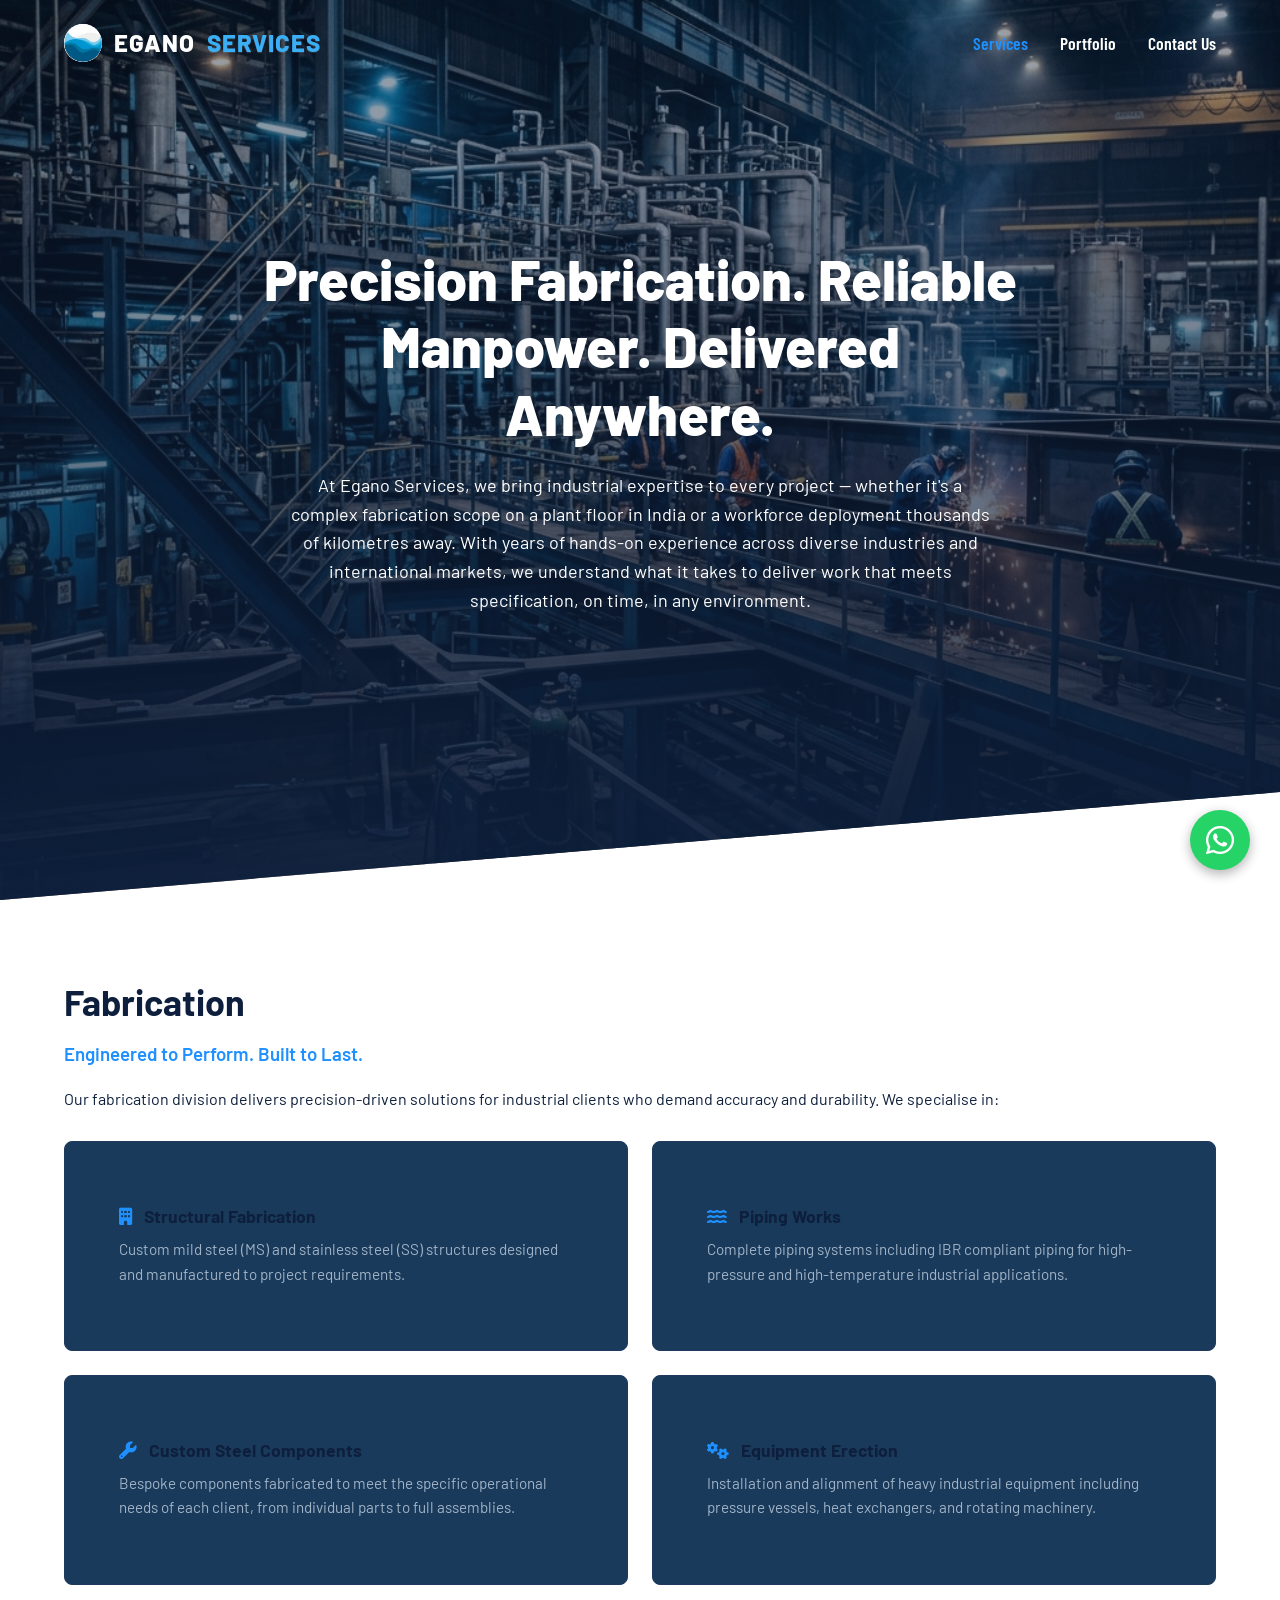
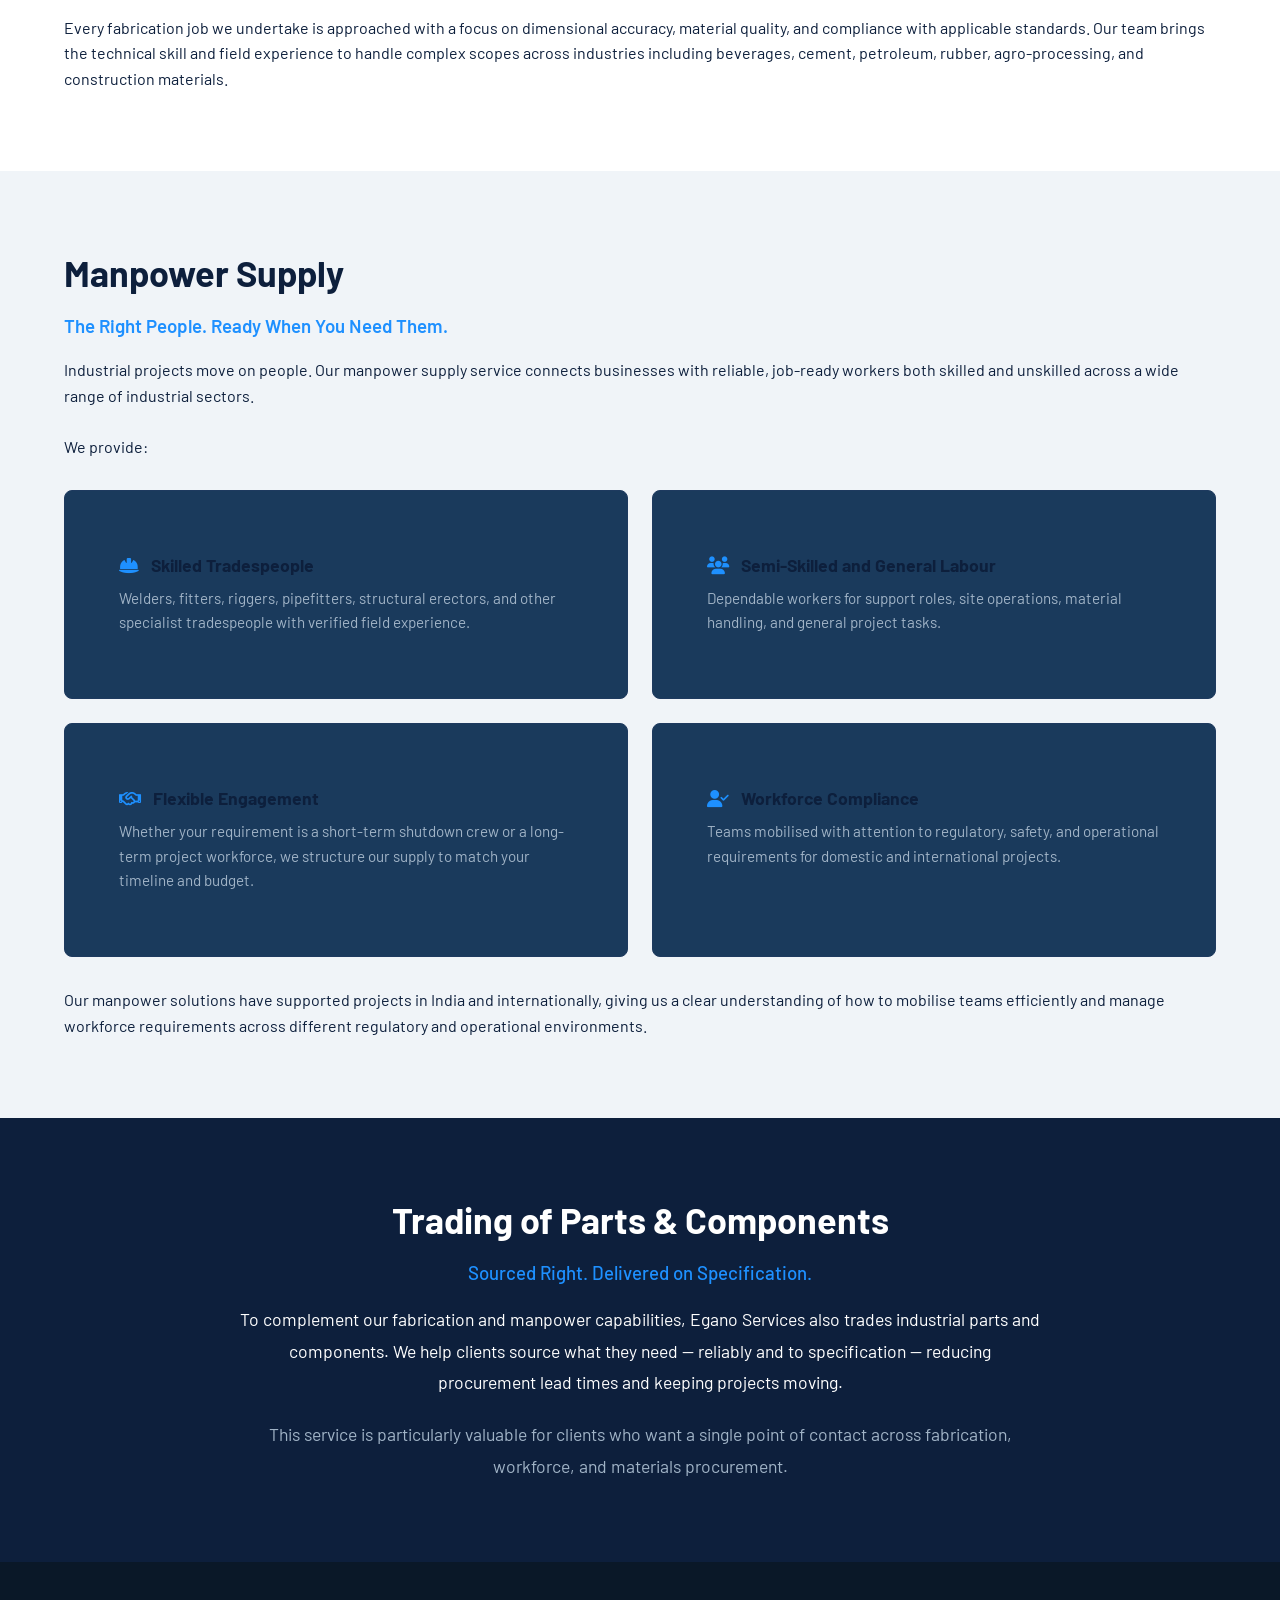
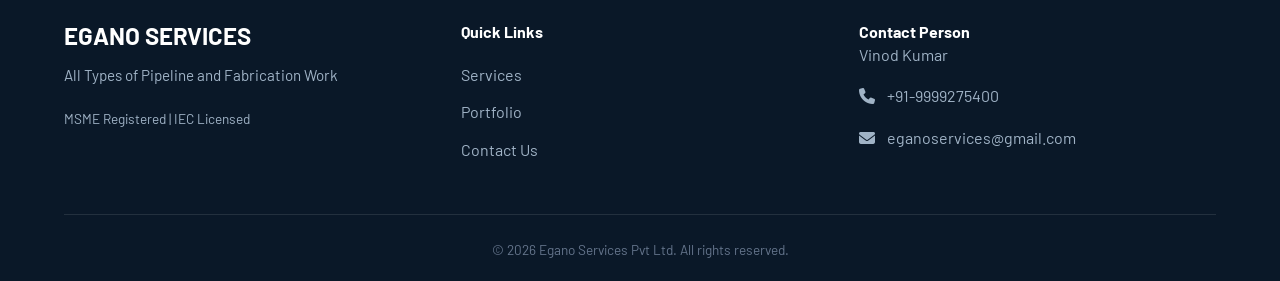
==== index.html @ 44957093 "Initial commit - Egano Services website" ====
<!DOCTYPE html>
<html lang="en">
<head>
    <meta charset="UTF-8">
    <meta name="viewport" content="width=device-width, initial-scale=1.0">
    <title>Services | Egano Services Pvt Ltd</title>
    <meta name="description" content="Precision Fabrication. Reliable Manpower. Delivered Anywhere.">
    <link rel="preconnect" href="https://fonts.googleapis.com">
    <link rel="preconnect" href="https://fonts.gstatic.com" crossorigin>
    <link href="https://fonts.googleapis.com/css2?family=Inter:wght@400;500;600&family=Montserrat:wght@600;700;800&display=swap" rel="stylesheet">
    <link rel="stylesheet" href="https://cdnjs.cloudflare.com/ajax/libs/font-awesome/6.4.0/css/all.min.css">
    <link rel="stylesheet" href="styles.css">
</head>
<body>
    <nav class="navbar">
        <a href="index.html" class="nav-brand" style="display: flex; align-items: center; gap: 12px;">
            <img src="egano-logo.png" alt="Egano Logo" style="height: 38px; width: 38px; border-radius: 50%; background: #fff; box-shadow: 0 2px 8px rgba(0,0,0,0.04);">
            EGANO <span>SERVICES</span>
        </a>
        <div class="nav-links">
            <a href="index.html" class="nav-link" style="color: var(--accent-blue);">Services</a>
            <a href="projects.html" class="nav-link">Portfolio</a>
            <a href="contact.html" class="nav-link">Contact Us</a>
        </div>
        <button class="mobile-toggle">
            <i class="fa-solid fa-bars"></i>
        </button>
    </nav>

    <header class="hero-section wave-bottom">
        <img src="hero-background-new.png" alt="Industrial Fabrication" class="hero-bg-img">
        <div class="hero-overlay"></div>
        <div class="hero-content fade-up">
            <h1 class="heading-primary">Precision Fabrication. Reliable Manpower. Delivered Anywhere.</h1>
            <p class="hero-subline">At Egano Services, we bring industrial expertise to every project — whether it's a complex fabrication scope on a plant floor in India or a workforce deployment thousands of kilometres away. With years of hands-on experience across diverse industries and international markets, we understand what it takes to deliver work that meets specification, on time, in any environment.</p>
        </div>
    </header>

    <section class="section bg-white">
        <div class="container fade-up">
            <h2 class="heading-secondary text-navy">Fabrication</h2>
            <h3 style="margin-bottom: 20px; font-weight: 600; color: var(--accent-blue);">Engineered to Perform. Built to Last.</h3>
            <p style="margin-bottom: 30px;">Our fabrication division delivers precision-driven solutions for industrial clients who demand accuracy and durability. We specialise in:</p>
            
            <div class="services-grid">
                <div class="service-card" style="text-align: left;">
                    <h4 style="margin-bottom: 10px; font-size: 1.1rem;"><i class="fa-solid fa-building" style="color: var(--accent-blue); margin-right: 8px;"></i> Structural Fabrication</h4>
                    <p style="font-size: 0.95rem;">Custom mild steel (MS) and stainless steel (SS) structures designed and manufactured to project requirements.</p>
                </div>
                <div class="service-card" style="text-align: left;">
                    <h4 style="margin-bottom: 10px; font-size: 1.1rem;"><i class="fa-solid fa-water" style="color: var(--accent-blue); margin-right: 8px;"></i> Piping Works</h4>
                    <p style="font-size: 0.95rem;">Complete piping systems including IBR compliant piping for high-pressure and high-temperature industrial applications.</p>
                </div>
                <div class="service-card" style="text-align: left;">
                    <h4 style="margin-bottom: 10px; font-size: 1.1rem;"><i class="fa-solid fa-wrench" style="color: var(--accent-blue); margin-right: 8px;"></i> Custom Steel Components</h4>
                    <p style="font-size: 0.95rem;">Bespoke components fabricated to meet the specific operational needs of each client, from individual parts to full assemblies.</p>
                </div>
                <div class="service-card" style="text-align: left;">
                    <h4 style="margin-bottom: 10px; font-size: 1.1rem;"><i class="fa-solid fa-cogs" style="color: var(--accent-blue); margin-right: 8px;"></i> Equipment Erection</h4>
                    <p style="font-size: 0.95rem;">Installation and alignment of heavy industrial equipment including pressure vessels, heat exchangers, and rotating machinery.</p>
                </div>
            </div>
            <p>Every fabrication job we undertake is approached with a focus on dimensional accuracy, material quality, and compliance with applicable standards. Our team brings the technical skill and field experience to handle complex scopes across industries including beverages, cement, petroleum, rubber, agro-processing, and construction materials.</p>
        </div>
    </section>

    <section class="section bg-light">
        <div class="container fade-up">
            <h2 class="heading-secondary text-navy">Manpower Supply</h2>
            <h3 style="margin-bottom: 20px; font-weight: 600; color: var(--accent-blue);">The Right People. Ready When You Need Them.</h3>
            <p style="margin-bottom: 30px;">Industrial projects move on people. Our manpower supply service connects businesses with reliable, job-ready workers both skilled and unskilled across a wide range of industrial sectors.<br><br>We provide:</p>
            
            <div class="services-grid">
                <div class="service-card" style="text-align: left;">
                    <h4 style="margin-bottom: 10px; font-size: 1.1rem;"><i class="fa-solid fa-helmet-safety" style="color: var(--accent-blue); margin-right: 8px;"></i> Skilled Tradespeople</h4>
                    <p style="font-size: 0.95rem;">Welders, fitters, riggers, pipefitters, structural erectors, and other specialist tradespeople with verified field experience.</p>
                </div>
                <div class="service-card" style="text-align: left;">
                    <h4 style="margin-bottom: 10px; font-size: 1.1rem;"><i class="fa-solid fa-users" style="color: var(--accent-blue); margin-right: 8px;"></i> Semi-Skilled and General Labour</h4>
                    <p style="font-size: 0.95rem;">Dependable workers for support roles, site operations, material handling, and general project tasks.</p>
                </div>
                <div class="service-card" style="text-align: left;">
                    <h4 style="margin-bottom: 10px; font-size: 1.1rem;"><i class="fa-regular fa-handshake" style="color: var(--accent-blue); margin-right: 8px;"></i> Flexible Engagement</h4>
                    <p style="font-size: 0.95rem;">Whether your requirement is a short-term shutdown crew or a long-term project workforce, we structure our supply to match your timeline and budget.</p>
                </div>
                <div class="service-card" style="text-align: left;">
                    <h4 style="margin-bottom: 10px; font-size: 1.1rem;"><i class="fa-solid fa-user-check" style="color: var(--accent-blue); margin-right: 8px;"></i> Workforce Compliance</h4>
                    <p style="font-size: 0.95rem;">Teams mobilised with attention to regulatory, safety, and operational requirements for domestic and international projects.</p>
                </div>
            </div>
            <p>Our manpower solutions have supported projects in India and internationally, giving us a clear understanding of how to mobilise teams efficiently and manage workforce requirements across different regulatory and operational environments.</p>
        </div>
    </section>

    <section class="section bg-dark text-white">
        <div class="container fade-up text-center" style="max-width: 800px;">
            <h2 class="heading-secondary">Trading of Parts & Components</h2>
            <h3 style="margin-bottom: 20px; font-weight: 500; color: var(--accent-blue);">Sourced Right. Delivered on Specification.</h3>
            <p style="margin-bottom: 20px; font-size: 1.1rem; line-height: 1.8;">To complement our fabrication and manpower capabilities, Egano Services also trades industrial parts and components. We help clients source what they need — reliably and to specification — reducing procurement lead times and keeping projects moving.</p>
            <p style="font-size: 1.1rem; line-height: 1.8; color: #A0B3C6;">This service is particularly valuable for clients who want a single point of contact across fabrication, workforce, and materials procurement.</p>
        </div>
    </section>

    <footer class="footer">
        <div class="container">
            <div class="footer-grid">
                <div class="footer-brand">
                    <h2>EGANO <span>SERVICES</span></h2>
                    <p>All Types of Pipeline and Fabrication Work</p>
                    <p style="margin-top: 20px; font-size: 0.85rem;">MSME Registered | IEC Licensed</p>
                </div>
                <div class="footer-links">
                    <h4>Quick Links</h4>
                    <ul>
                        <li><a href="index.html">Services</a></li>
                        <li><a href="projects.html">Portfolio</a></li>
                        <li><a href="contact.html">Contact Us</a></li>
                    </ul>
                </div>
                <div class="footer-contact">
                    <h4>Contact Person</h4>
                    <p>Vinod Kumar</p>
                    <a href="tel:+919999275400"><i class="fa-solid fa-phone"></i> +91-9999275400</a>
                    <a href="mailto:eganoservices@gmail.com"><i class="fa-solid fa-envelope"></i> eganoservices@gmail.com</a>
                </div>
            </div>
            <div class="footer-bottom">
                <p>&copy; 2026 Egano Services Pvt Ltd. All rights reserved.</p>
            </div>
        </div>
    </footer>
    <a href="https://wa.me/919999275400" target="_blank" class="floating-whatsapp">
        <i class="fa-brands fa-whatsapp"></i>
    </a>
    <script src="script.js"></script>
</body>
</html>
---- styles.css ----
/* ==========================================================================
   GLOBAL VARIABLES & IMPORTS
   ========================================================================== */
@import url('https://fonts.googleapis.com/css2?family=Barlow+Condensed:wght@500;600;700&family=Barlow:wght@400;500;600;700;800&display=swap');

:root {
  --primary-dark: #0D1F3C;
  --primary-blue: #2A6496;
  --accent-blue: #1E90FF;
  --mid: #1A3A5C;
  --light: #F0F4F8;
  --pure-white: #FFFFFF;
  --footer-bg: #0A1828;
  
  --font-heading: 'Barlow', sans-serif;
  --font-body: 'Barlow', sans-serif;
  --font-condensed: 'Barlow Condensed', sans-serif;
  
  --transition: all 0.3s ease;
  --section-padding-desk: 80px 5%;
  --section-padding-mob: 48px 5%;
}

/* ==========================================================================
   RESET & BASE STYLES
   ========================================================================== */
* {
  margin: 0;
  padding: 0;
  box-sizing: border-box;
}

html {
  scroll-behavior: smooth;
  font-size: 16px;
}

body {
  font-family: var(--font-body);
  line-height: 1.6;
  color: var(--primary-dark);
  background-color: var(--pure-white);
  overflow-x: hidden;
}

h1, h2, h3, h4, h5, h6 {
  font-family: var(--font-heading);
  line-height: 1.2;
}

a {
  text-decoration: none;
  color: inherit;
  transition: var(--transition);
}

ul {
  list-style: none;
}

img {
  max-width: 100%;
  height: auto;
  display: block;
}

/* ==========================================================================
   TYPOGRAPHY & UTILITIES
   ========================================================================== */
.section-label {
  display: block;
  font-family: var(--font-condensed);
  font-size: 1rem;
  letter-spacing: 2px;
  color: var(--accent-blue);
  text-transform: uppercase;
  font-weight: 600;
  margin-bottom: 12px;
}

.heading-primary {
  font-size: clamp(2.5rem, 5vw, 3.5rem); /* 56px max */
  font-weight: 800;
  color: var(--pure-white);
  margin-bottom: 24px;
}

.heading-secondary {
  font-size: clamp(2rem, 4vw, 2.25rem); /* 36px max */
  font-weight: 700;
  margin-bottom: 20px;
}

.text-white { color: var(--pure-white); }
.text-navy { color: var(--primary-dark); }
.text-steel { color: var(--primary-blue); }
.text-grey { color: #A0B3C6; }

.bg-dark { background-color: var(--primary-dark); color: var(--pure-white); }
.bg-light { background-color: var(--light); color: var(--primary-dark); }
.bg-white { background-color: var(--pure-white); color: var(--primary-dark); }
.bg-steel { background-color: var(--primary-blue); color: var(--pure-white); }

.text-center { text-align: center; }

.container {
  max-width: 1200px;
  margin: 0 auto;
}

.section {
  padding: var(--section-padding-desk);
}

/* Scroll Animation Utility */
.fade-up {
  opacity: 0;
  transform: translateY(30px);
  transition: opacity 0.8s ease, transform 0.8s ease;
}
.fade-up.visible {
  opacity: 1;
  transform: translateY(0);
}

/* ==========================================================================
   BUTTONS
   ========================================================================== */
.btn {
  display: inline-flex;
  align-items: center;
  justify-content: center;
  padding: 14px 28px;
  font-family: var(--font-condensed);
  font-weight: 600;
  border-radius: 4px;
  cursor: pointer;
  transition: var(--transition);
  font-size: 1.1rem;
  border: 2px solid transparent;
  gap: 10px;
}

.btn-accent {
  background-color: var(--accent-blue);
  color: var(--pure-white);
}

.btn-accent:hover {
  background-color: #157ae0;
  transform: translateY(-2px);
  box-shadow: 0 2px 8px rgba(0,0,0,0.15);
}

.btn-ghost-white {
  background-color: transparent;
  color: var(--pure-white);
  border-color: var(--pure-white);
}

.btn-ghost-white:hover {
  background-color: rgba(255, 255, 255, 0.1);
  transform: translateY(-2px);
}

.btn-green {
  background-color: #25D366; /* WhatsApp Green */
  color: var(--pure-white);
}

.btn-green:hover {
  background-color: #128C7E;
  transform: translateY(-2px);
  box-shadow: 0 2px 8px rgba(0,0,0,0.15);
}

.btn-text {
  color: var(--accent-blue);
  font-weight: 600;
  padding: 0;
  background: none;
}

.btn-text:hover {
  color: #157ae0;
  text-decoration: underline;
}

.btn.full-width {
  width: 100%;
}

/* ==========================================================================
   NAVIGATION
   ========================================================================== */
.navbar {
  position: fixed;
  top: 0;
  left: 0;
  width: 100%;
  padding: 24px 5%;
  display: flex;
  justify-content: space-between;
  align-items: center;
  z-index: 1000;
  transition: var(--transition);
  background: transparent;
}

.navbar.scrolled {
  background-color: var(--primary-dark);
  padding: 16px 5%;
  box-shadow: 0 2px 10px rgba(0,0,0,0.3);
}

.nav-brand {
  font-family: var(--font-heading);
  font-size: 1.5rem;
  font-weight: 800;
  color: var(--pure-white);
  letter-spacing: 1px;
}

.nav-brand span {
  color: #3BAFF5;
  text-shadow: 0 2px 8px rgba(0,0,0,0.18), 0 1px 0 #fff2;
  font-weight: 800;
}

.nav-links {
  display: flex;
  align-items: center;
  gap: 32px;
}

.nav-link {
  color: var(--pure-white);
  font-family: var(--font-condensed);
  font-weight: 600;
  font-size: 1.1rem;
}

.nav-link:hover {
  color: var(--pure-white);
  text-decoration: underline;
}

.nav-contact-btn {
  background-color: transparent;
  color: white;
  padding: 8px 16px;
  border: 1px solid var(--pure-white);
  border-radius: 4px;
  font-family: var(--font-condensed);
  font-weight: 600;
  display: flex;
  align-items: center;
  gap: 8px;
}
.nav-contact-btn:hover {
  background-color: rgba(255, 255, 255, 0.1);
}

.mobile-toggle {
  display: none;
  font-size: 1.5rem;
  color: var(--pure-white);
  cursor: pointer;
  background: none;
  border: none;
}

/* ==========================================================================
   HERO SECTIONS
   ========================================================================== */
.hero-section {
  position: relative;
  min-height: 100vh;
  display: flex;
  align-items: center;
  justify-content: center;
  text-align: center;
  overflow: hidden;
}

.hero-bg-img {
  position: absolute;
  inset: 0;
  width: 100%;
  height: 100%;
  object-fit: cover;
  z-index: 0;
}

.hero-overlay {
  position: absolute;
  inset: 0;
  background: linear-gradient(
    to bottom,
    rgba(13,31,60,0.40) 0%,
    rgba(13,31,60,0.65) 60%,
    rgba(13,31,60,0.98) 100%
  );
  z-index: 1;
}

.hero-short {
  background: linear-gradient(160deg, #0D1F3C 0%, #1A3A5C 100%);
  min-height: 320px;
  padding: 120px 40px 80px;
  display: flex;
  align-items: center;
  justify-content: center;
  position: relative;
  overflow: hidden;
  text-align: center;
}

.hero-short::before {
  content: '';
  position: absolute;
  top: 0;
  left: 0;
  right: 0;
  height: 3px;
  background: #1E90FF;
}

.hero-short::after {
  content: '';
  position: absolute;
  bottom: -1px;
  left: 0;
  right: 0;
  height: 60px;
  background: linear-gradient(to bottom right, transparent 49%, #ffffff 50%);
}

.hero-short .heading-primary {
  font-size: 2.8rem;
  line-height: 1.2;
  margin-bottom: 20px;
  max-width: 900px;
}

.hero-short .hero-subline {
  font-size: 1rem;
  line-height: 1.8;
  color: rgba(255,255,255,0.80);
  max-width: 780px;
  margin: 0 auto;
}

.hero-content {
  position: relative;
  z-index: 2;
  max-width: 900px;
  padding: 0 5%;
}

.hero-subline {
  font-size: 1.125rem;
  color: var(--pure-white);
  font-weight: 400;
  margin-bottom: 40px;
  max-width: 700px;
  margin-left: auto;
  margin-right: auto;
}

.hero-buttons {
  display: flex;
  gap: 20px;
  justify-content: center;
}

/* ==========================================================================
   SERVICE CARDS (HOME & SERVICES PAGE)
   ========================================================================== */
.services-grid {
  display: grid;
  grid-template-columns: 1fr 1fr;
  gap: 24px;
  margin: 30px 0;
}
/* Hero wave/gradient transition for Portfolio & Contact Us */
.hero-section.wave-bottom {
  clip-path: polygon(0 0, 100% 0, 100% 88%, 0 100%);
}
.hero-section.wave-gradient::after {
  content: '';
  position: absolute;
  left: 0; right: 0; bottom: 0; height: 120px;
  background: linear-gradient(to bottom, rgba(13,31,60,0.98) 0%, #fff 100%);
  z-index: 2;
  pointer-events: none;
}

/* Portfolio client list as cards */
.client-list-cards {
  max-width: 900px;
  margin: 0 auto 40px;
  padding: 0;
  display: grid;
  grid-template-columns: 1fr;
  gap: 0 24px;
}
@media (min-width: 700px) {
  .client-list-cards {
    grid-template-columns: 1fr 1fr;
  }
}
.client-list-card {
  display: flex;
  align-items: center;
  padding: 16px 24px;
  border-radius: 8px;
  margin-bottom: 16px;
  border-left: 3px solid #1a73e8;
  background: #f0f4f8;
  box-shadow: 0 2px 8px rgba(0,0,0,0.03);
}
.client-list-card:nth-child(even) {
  background: #fff;
}
.client-list-card .client-name {
  font-weight: 700;
  color: #0d1f3c;
  flex: 1;
  font-size: 1.08rem;
}
.client-list-card .client-sector {
  background: #e3f3ff;
  color: #0d2d4a;
  border-radius: 16px;
  padding: 4px 14px;
  font-size: 0.92rem;
  font-weight: 600;
  margin-left: 16px;
}

.service-card {
  background-color: var(--mid);
  border: 1px solid #1E3A5F;
  border-radius: 8px;
  padding: 64px 54px;
  transition: var(--transition);
  position: relative;
  overflow: hidden;
}

.service-card:hover {
  transform: translateY(-6px);
  border-color: var(--accent-blue);
  box-shadow: 0 2px 8px rgba(0,0,0,0.15);
}

.service-icon {
  font-size: 2.5rem;
  color: var(--accent-blue);
  margin-bottom: 24px;
}

.service-card h3 {
  color: var(--pure-white);
  font-size: 1.5rem;
  margin-bottom: 16px;
}

.service-card p {
  color: #A0B3C6;
  font-size: 0.95rem;
}

/* ==========================================================================
   STATS STRIP
   ========================================================================== */
.stats-strip {
  display: grid;
  grid-template-columns: repeat(4, 1fr);
  gap: 20px;
  text-align: center;
}

.stat-item h3 {
  font-size: 3rem;
  color: var(--primary-dark);
  font-weight: 800;
  margin-bottom: 8px;
}

.stat-item p {
  color: var(--primary-blue);
  font-weight: 600;
  font-size: 1rem;
  text-transform: uppercase;
  letter-spacing: 1px;
}

/* ==========================================================================
   CLIENTS SECTION
   ========================================================================== */
.clients-grid {
  display: flex;
  flex-wrap: wrap;
  justify-content: center;
  gap: 16px;
  margin-top: 40px;
}

.client-tag {
  background-color: var(--pure-white);
  color: var(--primary-dark);
  border: 1px solid var(--primary-dark);
  padding: 12px 24px;
  border-radius: 4px;
  font-weight: 600;
  font-family: var(--font-heading);
  transition: var(--transition);
}

.client-tag:hover {
  background-color: var(--primary-dark);
  color: var(--pure-white);
}

/* ==========================================================================
   INTERNATIONAL BANNER
   ========================================================================== */
.intl-banner {
  position: relative;
  text-align: center;
  padding: 60px 5%;
  overflow: hidden;
}

.intl-banner .map-bg {
  position: absolute;
  top: 50%;
  right: -5%;
  transform: translateY(-50%);
  width: 400px;
  opacity: 0.2;
  pointer-events: none;
}

.intl-content {
  position: relative;
  z-index: 2;
  max-width: 800px;
  margin: 0 auto;
}

.intl-content h2 {
  font-size: 2.5rem;
  margin-bottom: 16px;
  color: var(--pure-white);
}

.intl-content p {
  font-size: 1.125rem;
  color: rgba(255,255,255,0.9);
}

/* ==========================================================================
   CERTIFICATIONS
   ========================================================================== */
.cert-grid {
  display: grid;
  grid-template-columns: repeat(auto-fit, minmax(300px, 1fr));
  gap: 30px;
  margin-top: 40px;
}

.cert-card {
  border: 1px solid #1E3A5F;
  border-radius: 8px;
  padding: 64px 54px;
  text-align: center;
  background: var(--pure-white);
}

.cert-card .cert-badge {
  width: 80px;
  height: 80px;
  background-color: var(--light);
  border-radius: 50%;
  display: flex;
  align-items: center;
  justify-content: center;
  margin: 0 auto 20px;
  color: var(--primary-blue);
  font-size: 2rem;
  font-weight: bold;
}

.cert-card h3 {
  color: var(--primary-dark);
  margin-bottom: 8px;
}

.cert-card p {
  color: #64748B;
  font-size: 0.9rem;
}

/* ==========================================================================
   CONTACT SECTION
   ========================================================================== */
.contact-grid {
  display: grid;
  grid-template-columns: 1fr 1fr;
  gap: 40px;
  align-items: center;
  margin-top: 40px;
}

.contact-info-card {
  background-color: var(--primary-blue);
  padding: 40px;
  border-radius: 8px;
  color: var(--pure-white);
}

.office-info {
  margin-bottom: 24px;
}

.office-info strong {
  display: block;
  font-family: var(--font-heading);
  margin-bottom: 8px;
  font-size: 1.1rem;
}

.office-info p, .office-info a {
  display: flex;
  align-items: flex-start;
  gap: 12px;
  color: rgba(255,255,255,0.9);
  margin-bottom: 12px;
}

.office-info a:hover {
  color: var(--pure-white);
  text-decoration: underline;
}

.contact-actions {
  display: flex;
  flex-direction: column;
  gap: 20px;
}

.contact-note {
  margin-top: 16px;
  font-size: 0.85rem;
  color: #A0B3C6;
  font-style: italic;
  text-align: center;
}

/* ==========================================================================
   PROJECTS PAGE
   ========================================================================== */
.projects-masonry {
  display: grid;
  grid-template-columns: repeat(auto-fill, minmax(350px, 1fr));
  gap: 30px;
  margin-top: 40px;
}

.project-card {
  background: var(--pure-white);
  border: 1px solid #1E3A5F;
  border-radius: 8px;
  overflow: hidden;
  transition: var(--transition);
}

.project-card:hover {
  transform: translateY(-4px);
  box-shadow: 0 2px 8px rgba(0,0,0,0.15);
}

.project-image {
  height: 240px;
  background-color: #E2E8F0;
  display: flex;
  align-items: center;
  justify-content: center;
  color: #64748B;
  font-weight: 600;
}

.project-content {
  padding: 24px;
}

.project-content h3 {
  color: var(--primary-dark);
  font-size: 1.25rem;
  margin-bottom: 4px;
}

.project-client {
  color: var(--primary-blue);
  font-weight: 600;
  font-size: 0.9rem;
  margin-bottom: 12px;
}

.project-desc {
  color: #475569;
  font-size: 0.95rem;
  margin-bottom: 16px;
}

.project-tags {
  display: flex;
  gap: 8px;
  flex-wrap: wrap;
}

.project-tag {
  background: var(--light);
  color: var(--primary-dark);
  padding: 4px 12px;
  border-radius: 4px;
  font-size: 0.8rem;
  font-weight: 500;
}

/* Three column client list */
.client-list-section {
  column-count: 3;
  column-gap: 40px;
  margin-top: 40px;
}

.client-list-item {
  break-inside: avoid;
  margin-bottom: 24px;
  background: var(--pure-white);
  padding: 16px;
  border-radius: 8px;
  border-left: 4px solid var(--primary-blue);
}

.client-list-item strong {
  display: block;
  color: var(--primary-dark);
  font-size: 1.1rem;
}

.client-list-item span {
  font-size: 0.85rem;
  color: #64748B;
  text-transform: uppercase;
  letter-spacing: 1px;
}

/* ==========================================================================
   SERVICES PAGE EXTRAS
   ========================================================================== */
.industries-grid {
  display: grid;
  grid-template-columns: repeat(auto-fit, minmax(150px, 1fr));
  gap: 30px;
  margin-top: 40px;
  text-align: center;
}

.industry-item {
  color: var(--primary-dark);
}
.industry-item i {
  font-size: 2.5rem;
  color: var(--primary-blue);
  margin-bottom: 12px;
}
.industry-item h4 {
  font-size: 1.1rem;
}

/* ==========================================================================
   FOOTER
   ========================================================================== */
.footer {
  background-color: var(--footer-bg);
  color: var(--pure-white);
  padding: 60px 5% 20px;
}

.footer-grid {
  display: grid;
  grid-template-columns: repeat(auto-fit, minmax(250px, 1fr));
  gap: 40px;
  margin-bottom: 40px;
}

.footer-brand h2 {
  font-family: var(--font-heading);
  font-size: 1.5rem;
  margin-bottom: 12px;
}
.footer-brand p {
  color: #A0B3C6;
  font-size: 0.95rem;
}

.footer-links h4 {
  font-family: var(--font-heading);
  margin-bottom: 20px;
  color: var(--pure-white);
}

.footer-links ul li {
  margin-bottom: 12px;
}

.footer-links a {
  color: #A0B3C6;
}

.footer-links a:hover {
  color: var(--accent-blue);
}

.footer-contact p, .footer-contact a {
  display: flex;
  align-items: center;
  gap: 12px;
  color: #A0B3C6;
  margin-bottom: 16px;
}

.footer-bottom {
  text-align: center;
  padding-top: 24px;
  border-top: 1px solid rgba(255,255,255,0.1);
  color: #64748B;
  font-size: 0.85rem;
}

.floating-whatsapp {
  position: fixed;
  bottom: 30px;
  right: 30px;
  background-color: #25D366;
  color: white;
  width: 60px;
  height: 60px;
  border-radius: 50%;
  display: flex;
  align-items: center;
  justify-content: center;
  font-size: 2rem;
  box-shadow: 0 4px 12px rgba(0,0,0,0.3);
  z-index: 999;
  animation: pulse 2s infinite;
  transition: var(--transition);
}

.floating-whatsapp:hover {
  transform: scale(1.1);
  background-color: #128C7E;
}

@keyframes pulse {
  0% { box-shadow: 0 0 0 0 rgba(37, 211, 102, 0.7); }
  70% { box-shadow: 0 0 0 15px rgba(37, 211, 102, 0); }
  100% { box-shadow: 0 0 0 0 rgba(37, 211, 102, 0); }
}

/* ==========================================================================
   RESPONSIVE DESIGN
   ========================================================================== */
@media (max-width: 992px) {
  .stats-strip { grid-template-columns: repeat(2, 1fr); gap: 40px; }
  .contact-grid { grid-template-columns: 1fr; }
  .client-list-section { column-count: 2; }
}

@media (max-width: 768px) {
  .section { padding: var(--section-padding-mob); }
  
  .nav-links {
    position: fixed;
    top: 70px;
    left: -100%;
    width: 100%;
    height: calc(100vh - 70px);
    background-color: var(--primary-dark);
    flex-direction: column;
    justify-content: center;
    transition: var(--transition);
  }
  
  .nav-links.active {
    left: 0;
  }
  
  .navbar.scrolled .nav-links {
    top: 60px;
    height: calc(100vh - 60px);
  }
  
  .mobile-toggle { display: block; }
  
  .hero-buttons { flex-direction: column; }
  .btn { width: 100%; }
  
  .client-list-section { column-count: 1; }
  
  .cert-grid { grid-template-columns: 1fr; }
}
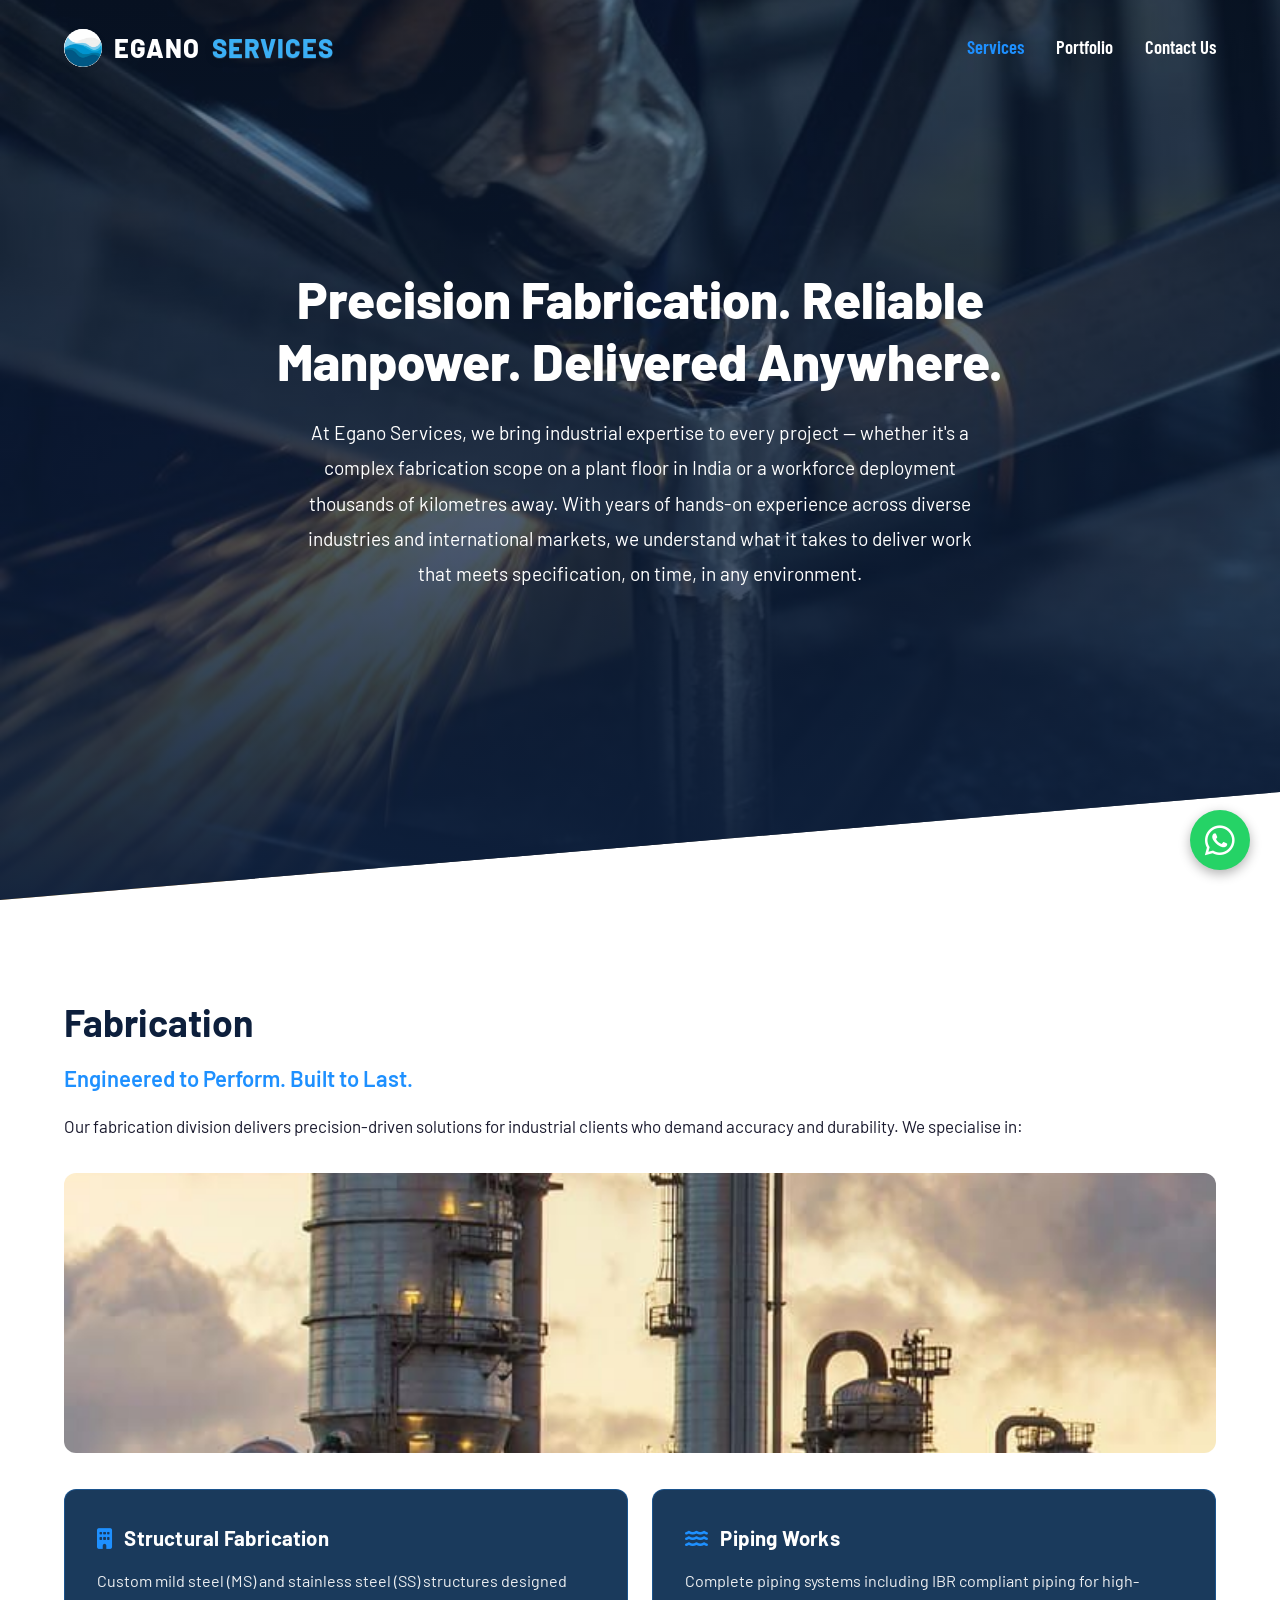
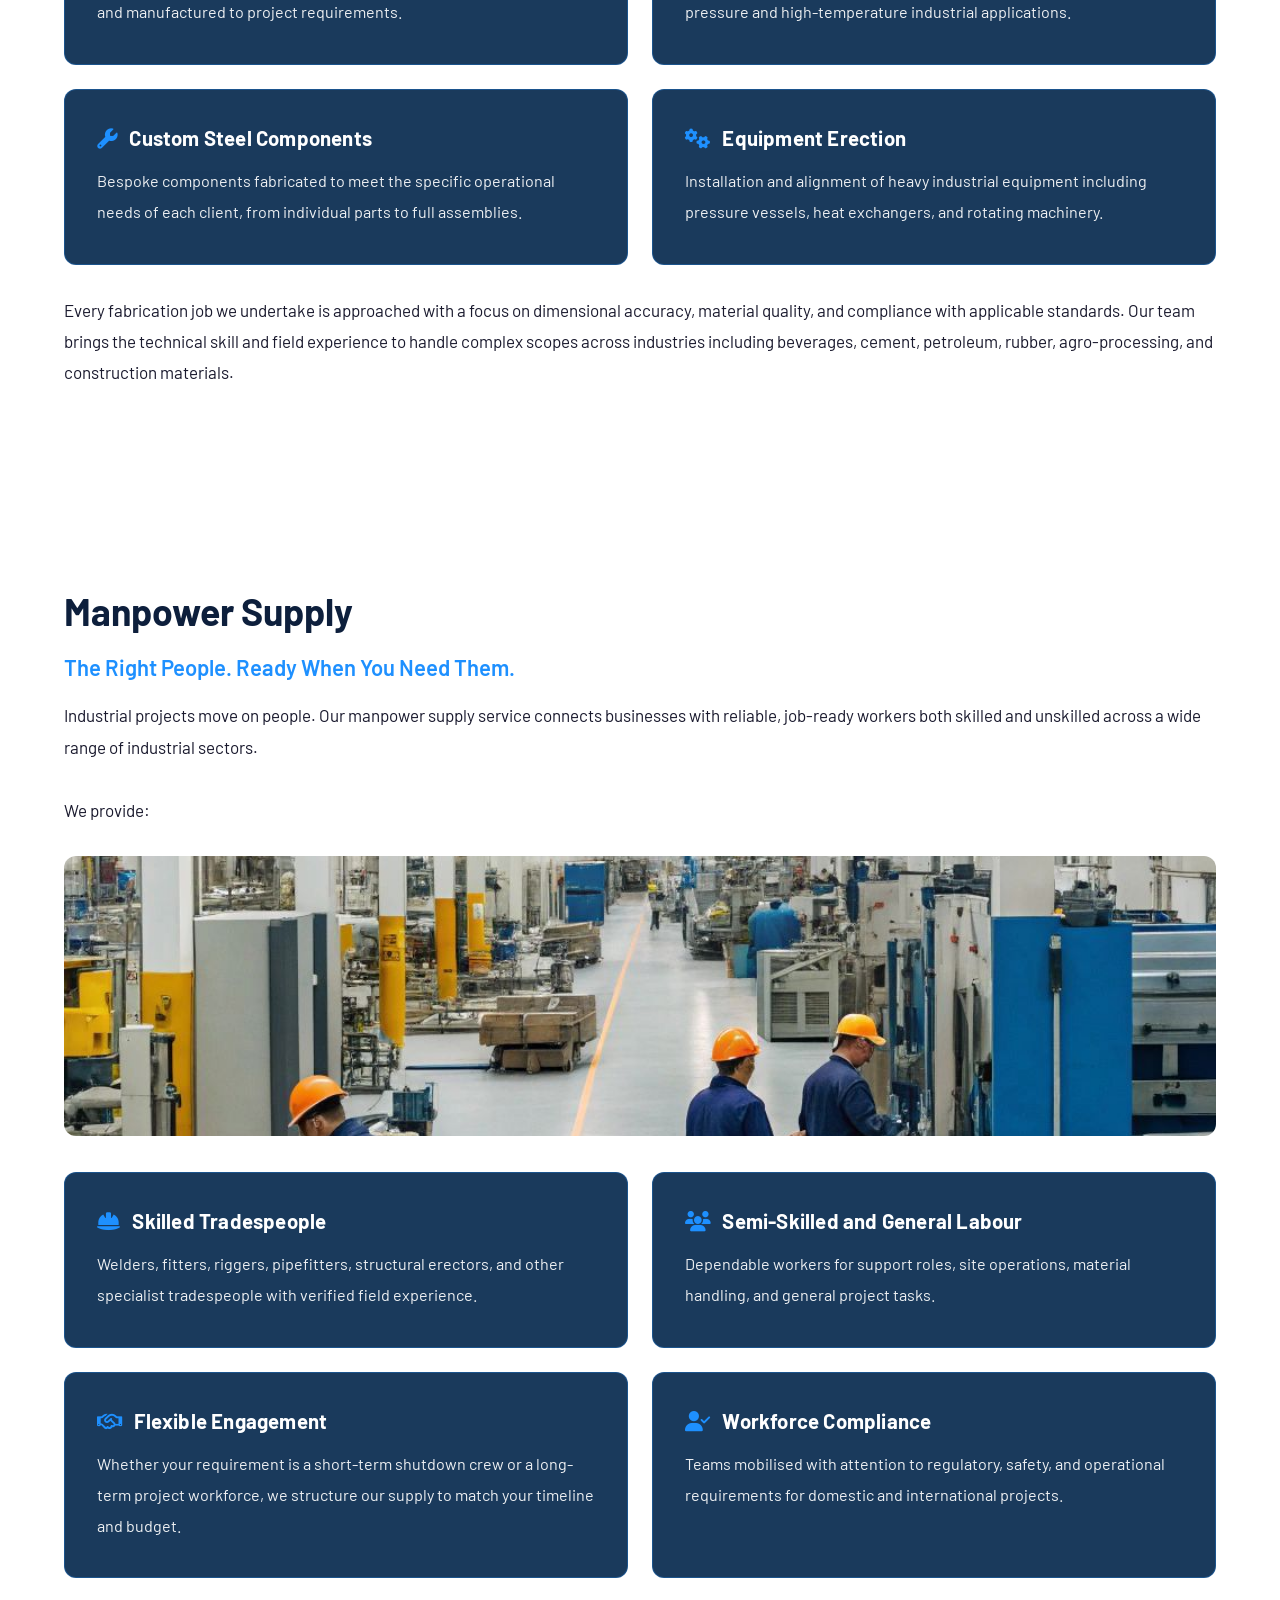
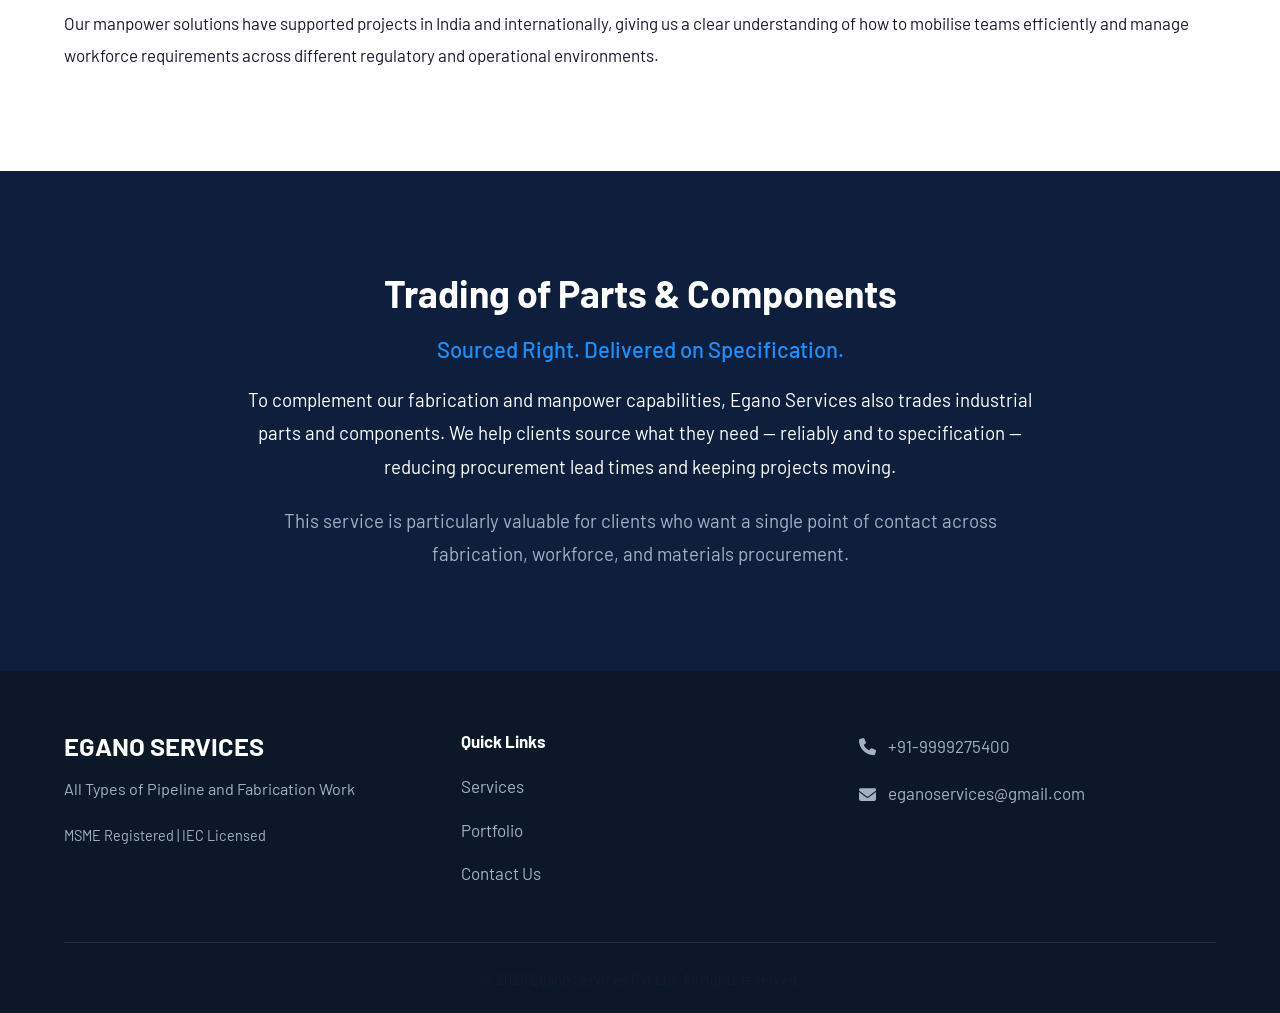
==== commit 3b991ffa: "Update logos, photos, readability improvements" ====
--- a/index.html
+++ b/index.html
@@ -28,7 +28,7 @@
     </nav>
 
     <header class="hero-section wave-bottom">
-        <img src="hero-background-new.png" alt="Industrial Fabrication" class="hero-bg-img">
+        <img src="photo-hero.jpeg" alt="Industrial Fabrication" class="hero-bg-img">
         <div class="hero-overlay"></div>
         <div class="hero-content fade-up">
             <h1 class="heading-primary">Precision Fabrication. Reliable Manpower. Delivered Anywhere.</h1>
@@ -41,7 +41,9 @@
             <h2 class="heading-secondary text-navy">Fabrication</h2>
             <h3 style="margin-bottom: 20px; font-weight: 600; color: var(--accent-blue);">Engineered to Perform. Built to Last.</h3>
             <p style="margin-bottom: 30px;">Our fabrication division delivers precision-driven solutions for industrial clients who demand accuracy and durability. We specialise in:</p>
-            
+            <div class="section-photo-banner">
+                <img src="photo-fabrication.jpeg" alt="Industrial Fabrication Work">
+            </div>
             <div class="services-grid">
                 <div class="service-card" style="text-align: left;">
                     <h4 style="margin-bottom: 10px; font-size: 1.1rem;"><i class="fa-solid fa-building" style="color: var(--accent-blue); margin-right: 8px;"></i> Structural Fabrication</h4>
@@ -64,11 +66,14 @@
         </div>
     </section>
 
-    <section class="section bg-light">
+    <section class="section bg-white">
         <div class="container fade-up">
             <h2 class="heading-secondary text-navy">Manpower Supply</h2>
             <h3 style="margin-bottom: 20px; font-weight: 600; color: var(--accent-blue);">The Right People. Ready When You Need Them.</h3>
             <p style="margin-bottom: 30px;">Industrial projects move on people. Our manpower supply service connects businesses with reliable, job-ready workers both skilled and unskilled across a wide range of industrial sectors.<br><br>We provide:</p>
+            <div class="section-photo-banner">
+                <img src="photo-manpower.jpeg" alt="Skilled Industrial Workforce">
+            </div>
             
             <div class="services-grid">
                 <div class="service-card" style="text-align: left;">
@@ -96,7 +101,7 @@
         <div class="container fade-up text-center" style="max-width: 800px;">
             <h2 class="heading-secondary">Trading of Parts & Components</h2>
             <h3 style="margin-bottom: 20px; font-weight: 500; color: var(--accent-blue);">Sourced Right. Delivered on Specification.</h3>
-            <p style="margin-bottom: 20px; font-size: 1.1rem; line-height: 1.8;">To complement our fabrication and manpower capabilities, Egano Services also trades industrial parts and components. We help clients source what they need — reliably and to specification — reducing procurement lead times and keeping projects moving.</p>
+            <p style="margin-bottom: 20px; font-size: 1.1rem; line-height: 1.8; color: #FFFFFF;">To complement our fabrication and manpower capabilities, Egano Services also trades industrial parts and components. We help clients source what they need — reliably and to specification — reducing procurement lead times and keeping projects moving.</p>
             <p style="font-size: 1.1rem; line-height: 1.8; color: #A0B3C6;">This service is particularly valuable for clients who want a single point of contact across fabrication, workforce, and materials procurement.</p>
         </div>
     </section>
@@ -118,8 +123,6 @@
                     </ul>
                 </div>
                 <div class="footer-contact">
-                    <h4>Contact Person</h4>
-                    <p>Vinod Kumar</p>
                     <a href="tel:+919999275400"><i class="fa-solid fa-phone"></i> +91-9999275400</a>
                     <a href="mailto:eganoservices@gmail.com"><i class="fa-solid fa-envelope"></i> eganoservices@gmail.com</a>
                 </div>
--- a/styles.css
+++ b/styles.css
@@ -32,13 +32,14 @@
 
 html {
   scroll-behavior: smooth;
-  font-size: 16px;
+  font-size: 17px;
 }
 
 body {
   font-family: var(--font-body);
-  line-height: 1.6;
-  color: var(--primary-dark);
+  font-size: 17px;
+  line-height: 1.85;
+  color: #1a1a2e;
   background-color: var(--pure-white);
   overflow-x: hidden;
 }
@@ -46,6 +47,16 @@
 h1, h2, h3, h4, h5, h6 {
   font-family: var(--font-heading);
   line-height: 1.2;
+}
+
+/* global subheading and paragraph adjustments */
+h3 {
+  font-size: 1.3rem;
+}
+
+p {
+  line-height: 1.85;
+  color: #1a1a2e;
 }
 
 a {
@@ -79,14 +90,14 @@
 }
 
 .heading-primary {
-  font-size: clamp(2.5rem, 5vw, 3.5rem); /* 56px max */
+  font-size: 3rem;
   font-weight: 800;
   color: var(--pure-white);
   margin-bottom: 24px;
 }
 
 .heading-secondary {
-  font-size: clamp(2rem, 4vw, 2.25rem); /* 36px max */
+  font-size: 2.2rem;
   font-weight: 700;
   margin-bottom: 20px;
 }
@@ -109,7 +120,7 @@
 }
 
 .section {
-  padding: var(--section-padding-desk);
+  padding: 100px 5%;
 }
 
 /* Scroll Animation Utility */
@@ -297,9 +308,9 @@
   inset: 0;
   background: linear-gradient(
     to bottom,
-    rgba(13,31,60,0.40) 0%,
-    rgba(13,31,60,0.65) 60%,
-    rgba(13,31,60,0.98) 100%
+    rgba(13,31,60,0.55) 0%,
+    rgba(13,31,60,0.75) 60%,
+    rgba(13,31,60,0.97) 100%
   );
   z-index: 1;
 }
@@ -337,7 +348,7 @@
 }
 
 .hero-short .heading-primary {
-  font-size: 2.8rem;
+  font-size: 3rem;
   line-height: 1.2;
   margin-bottom: 20px;
   max-width: 900px;
@@ -346,7 +357,7 @@
 .hero-short .hero-subline {
   font-size: 1rem;
   line-height: 1.8;
-  color: rgba(255,255,255,0.80);
+  color: rgba(255,255,255,0.90);
   max-width: 780px;
   margin: 0 auto;
 }
@@ -413,37 +424,51 @@
 .client-list-card {
   display: flex;
   align-items: center;
-  padding: 16px 24px;
+  gap: 16px;
+  padding: 20px 24px;
   border-radius: 8px;
   margin-bottom: 16px;
-  border-left: 3px solid #1a73e8;
+  background: #ffffff;
+  border: 1px solid #e8eef4;
+  box-shadow: 0 2px 6px rgba(10,25,40,0.04);
+}
+.client-logo-placeholder {
+  width: 56px;
+  height: 56px;
+  min-width: 56px;
+  border-radius: 8px;
   background: #f0f4f8;
-  box-shadow: 0 2px 8px rgba(0,0,0,0.03);
-}
-.client-list-card:nth-child(even) {
-  background: #fff;
-}
-.client-list-card .client-name {
+  border: 1px dashed #2A6496;
+  display: flex;
+  align-items: center;
+  justify-content: center;
+  font-size: 0.65rem;
+  color: #2A6496;
+  font-weight: 600;
+  text-transform: uppercase;
+  letter-spacing: 0.5px;
+}
+.client-text {
+  display: flex;
+  flex-direction: column;
+  gap: 4px;
+}
+.client-name {
   font-weight: 700;
-  color: #0d1f3c;
-  flex: 1;
-  font-size: 1.08rem;
-}
-.client-list-card .client-sector {
-  background: #e3f3ff;
-  color: #0d2d4a;
-  border-radius: 16px;
-  padding: 4px 14px;
-  font-size: 0.92rem;
-  font-weight: 600;
-  margin-left: 16px;
+  color: #0D1F3C;
+  font-size: 1rem;
+}
+.client-sector {
+  font-size: 0.82rem;
+  color: #2A6496;
+  font-weight: 500;
 }
 
 .service-card {
-  background-color: var(--mid);
-  border: 1px solid #1E3A5F;
-  border-radius: 8px;
-  padding: 64px 54px;
+  background: #1A3A5C !important;
+  border: 1px solid rgba(30,144,255,0.3) !important;
+  border-radius: 12px !important;
+  padding: 36px 32px !important;
   transition: var(--transition);
   position: relative;
   overflow: hidden;
@@ -462,14 +487,30 @@
 }
 
 .service-card h3 {
-  color: var(--pure-white);
-  font-size: 1.5rem;
-  margin-bottom: 16px;
+  color: #FFFFFF;
+  font-size: 1.3rem;
+  margin-bottom: 12px;
+}
+
+.service-card h4 {
+  color: #FFFFFF !important;
+  font-size: 1.2rem !important;
+  font-weight: 700 !important;
+  margin-bottom: 16px !important;
+  letter-spacing: 0.2px;
 }
 
 .service-card p {
-  color: #A0B3C6;
-  font-size: 0.95rem;
+  color: #FFFFFF !important;
+  font-size: 1rem;
+  line-height: 1.9;
+  font-weight: 400;
+  opacity: 0.92 !important;
+}
+
+.service-card i {
+  color: #1E90FF;
+  margin-right: 10px;
 }
 
 /* ==========================================================================
@@ -671,9 +712,9 @@
 }
 
 .project-card {
-  background: var(--pure-white);
-  border: 1px solid #1E3A5F;
-  border-radius: 8px;
+  background: #ffffff;
+  border: 1px solid #e8eef4;
+  border-radius: 10px;
   overflow: hidden;
   transition: var(--transition);
 }
@@ -685,7 +726,7 @@
 
 .project-image {
   height: 240px;
-  background-color: #E2E8F0;
+  background-color: #eef6fb;
   display: flex;
   align-items: center;
   justify-content: center;
@@ -797,6 +838,120 @@
   grid-template-columns: repeat(auto-fit, minmax(250px, 1fr));
   gap: 40px;
   margin-bottom: 40px;
+}
+
+/* Section photo banner used on index fabrication/manpower */
+.section-photo-banner {
+  width: 100%;
+  height: 280px;
+  overflow: hidden;
+  border-radius: 12px;
+  margin-bottom: 36px;
+}
+.section-photo-banner img {
+  width: 100%;
+  height: 100%;
+  object-fit: cover;
+  object-position: center;
+}
+
+/* Projects page photo row */
+.project-photo-row {
+  display: grid;
+  grid-template-columns: 1fr 1fr;
+  gap: 20px;
+  margin-bottom: 48px;
+}
+.project-photo {
+  height: 320px;
+  border-radius: 12px;
+  overflow: hidden;
+}
+.project-photo img {
+  width: 100%;
+  height: 100%;
+  object-fit: cover;
+}
+
+/* Logo image ready styles (for when logos are provided) */
+.client-logo-img {
+  width: 56px;
+  height: 56px;
+  min-width: 56px;
+  object-fit: contain;
+  border-radius: 6px;
+  background: #fff;
+  padding: 4px;
+  border: 1px solid #e8eef4;
+}
+
+/* MOBILE RESPONSIVENESS */
+@media (max-width: 768px) {
+  .services-grid {
+    grid-template-columns: 1fr;
+  }
+  .contact-grid {
+    grid-template-columns: 1fr;
+    gap: 24px;
+  }
+  .project-photo-row {
+    grid-template-columns: 1fr;
+  }
+  .project-photo {
+    height: 220px;
+  }
+  .client-list-cards {
+    grid-template-columns: 1fr;
+  }
+  .footer-grid {
+    grid-template-columns: 1fr;
+    gap: 32px;
+    text-align: center;
+  }
+  .footer-contact a,
+  .footer-links ul {
+    justify-content: center;
+    align-items: center;
+  }
+  .hero-short {
+    padding: 100px 24px 60px;
+    min-height: 260px;
+  }
+  .heading-primary {
+    font-size: 2rem;
+  }
+  .heading-secondary {
+    font-size: 1.6rem;
+  }
+  .section {
+    padding: 60px 20px;
+  }
+  .navbar {
+    padding: 16px 20px;
+  }
+  .section-photo-banner {
+    height: 200px;
+    border-radius: 8px;
+  }
+  .btn {
+    font-size: 0.95rem;
+    padding: 14px 24px;
+  }
+}
+
+@media (max-width: 480px) {
+  .heading-primary {
+    font-size: 1.7rem;
+    line-height: 1.2;
+  }
+  .hero-subline {
+    font-size: 0.95rem;
+  }
+  .client-logo-placeholder {
+    width: 44px;
+    height: 44px;
+    min-width: 44px;
+  }
 }
 
 .footer-brand h2 {
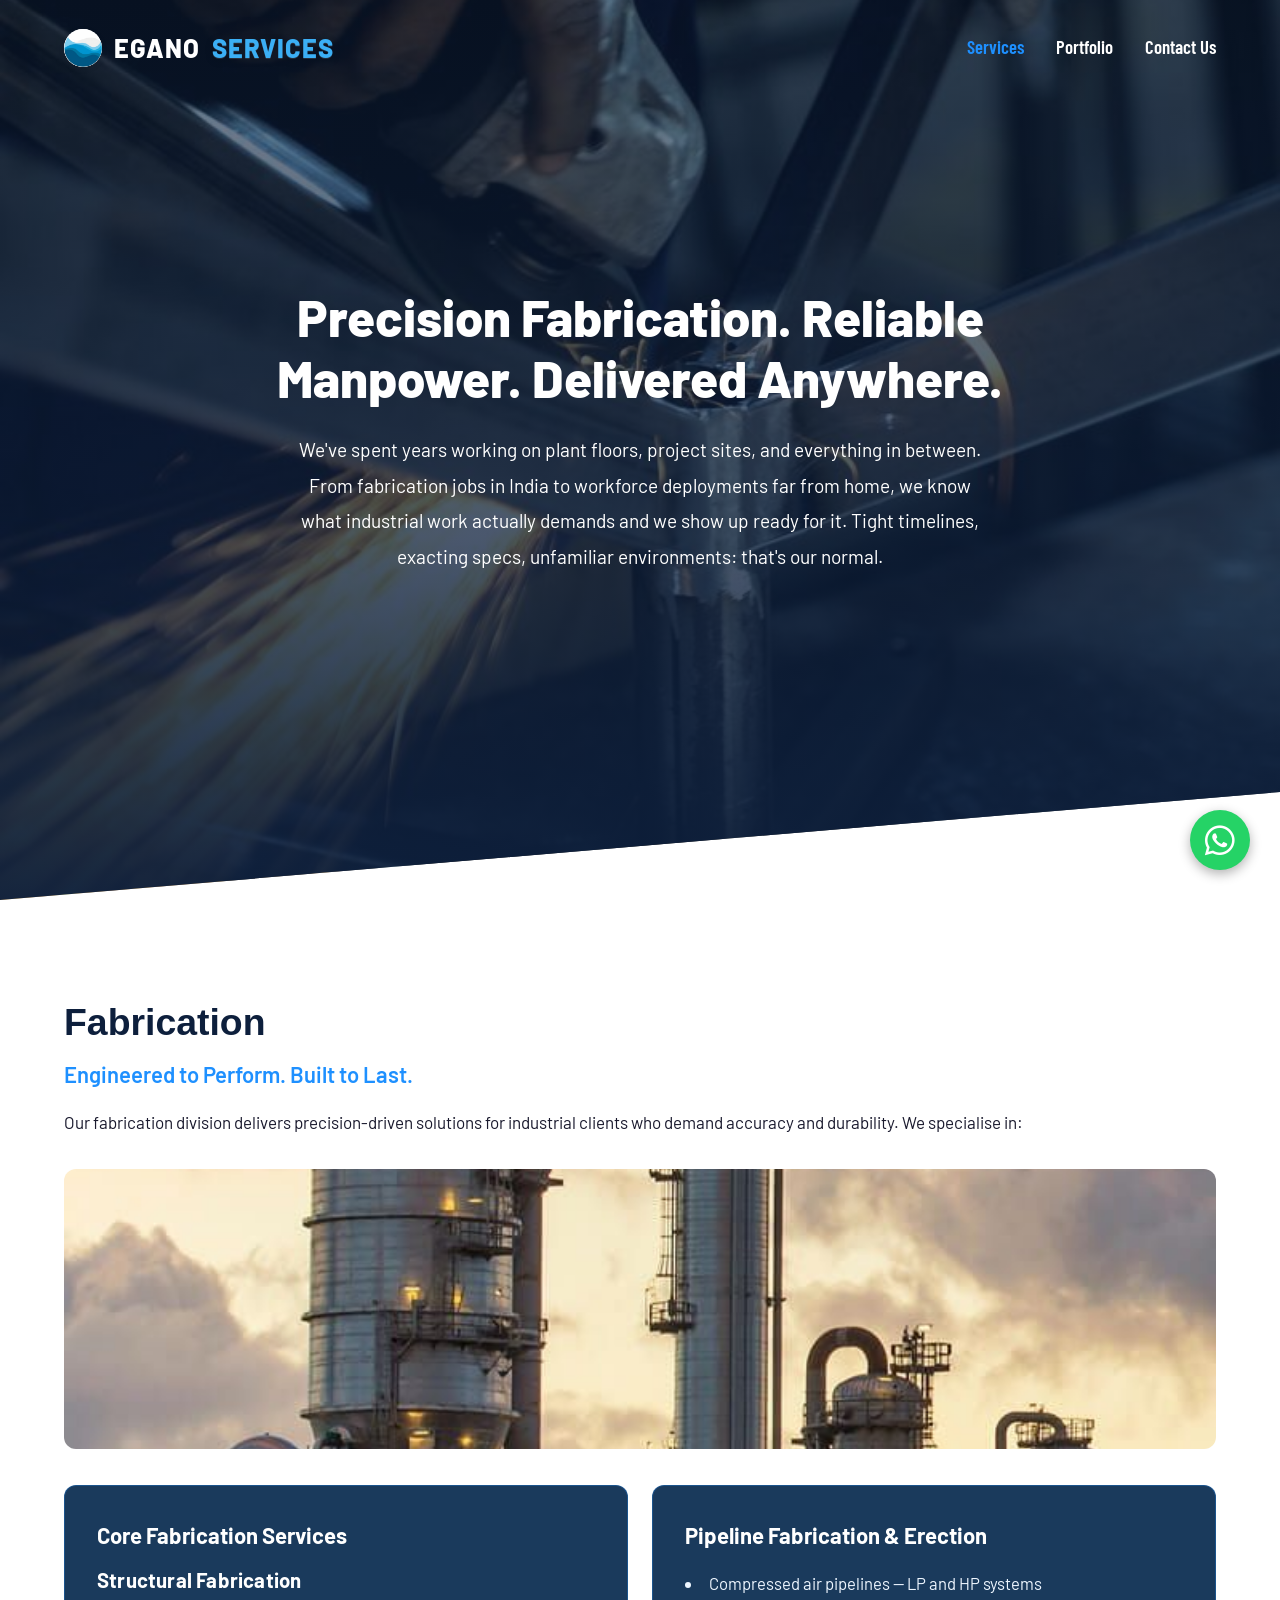
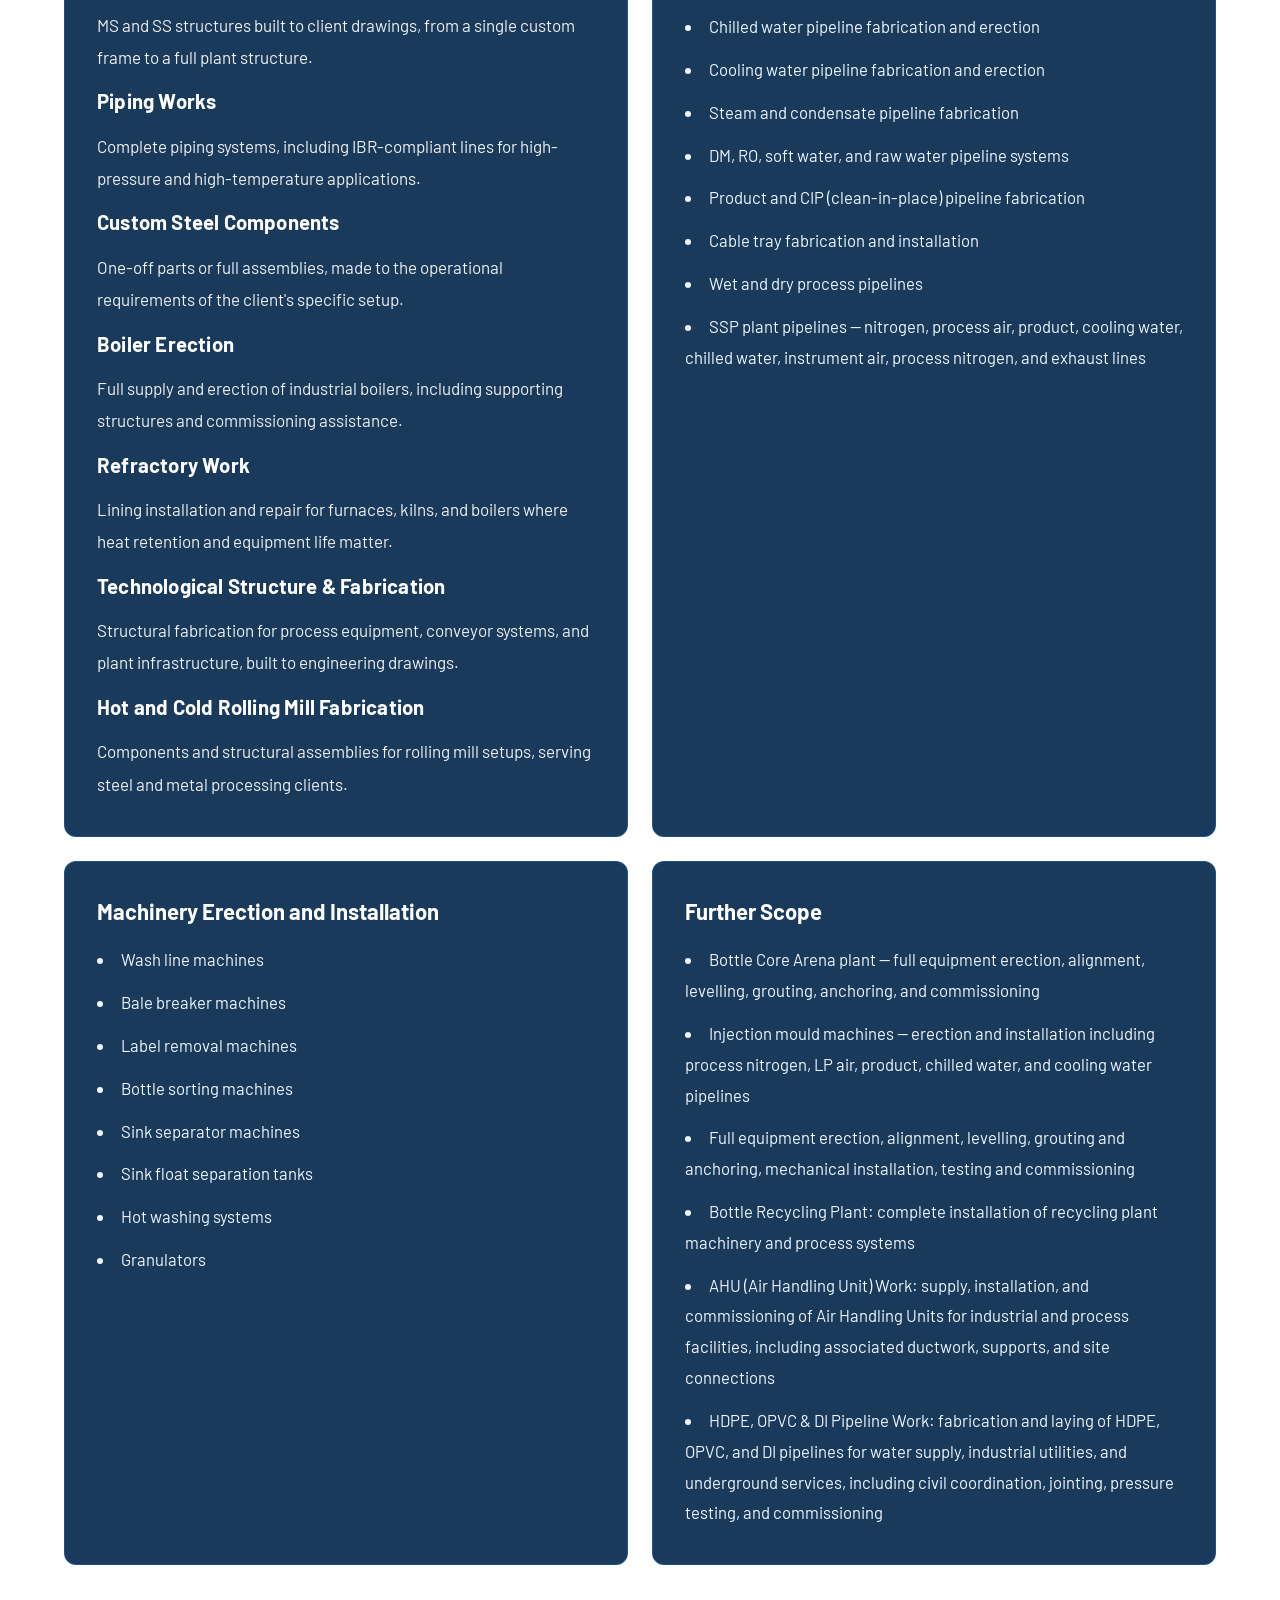
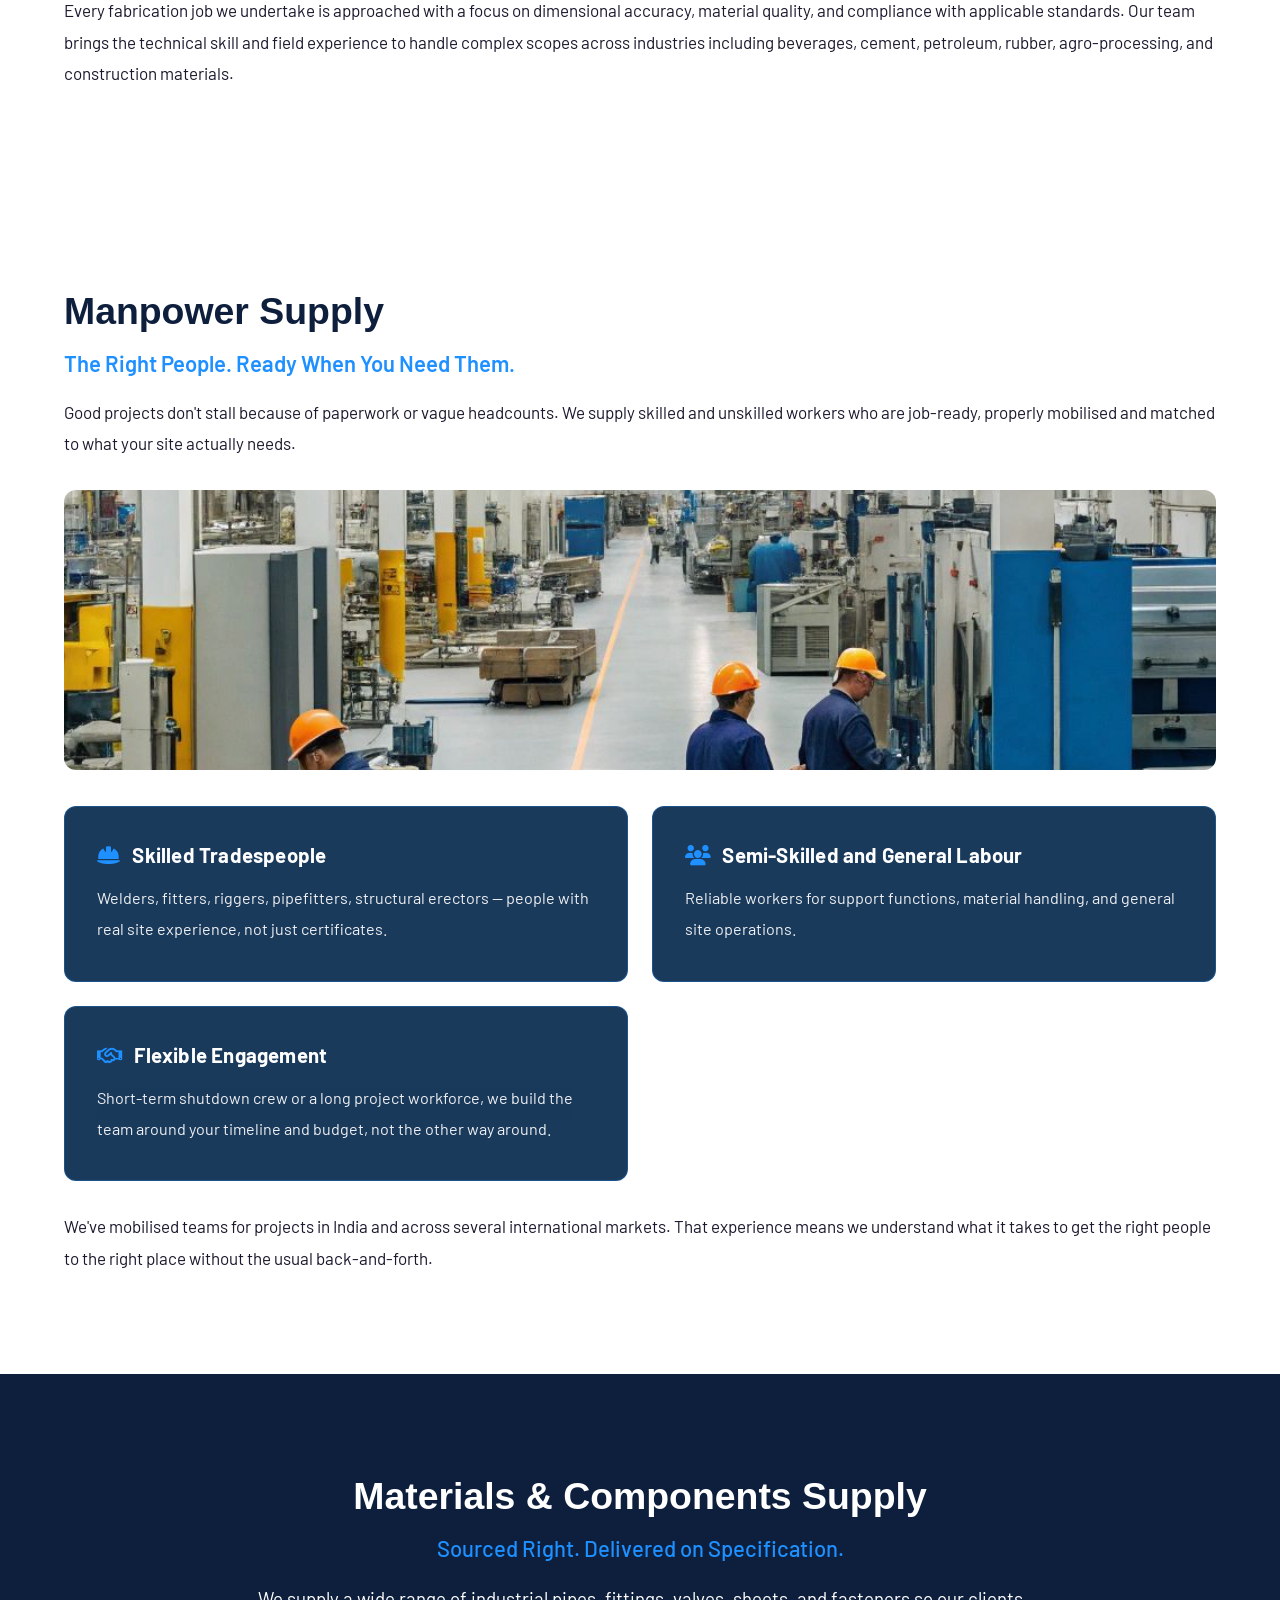
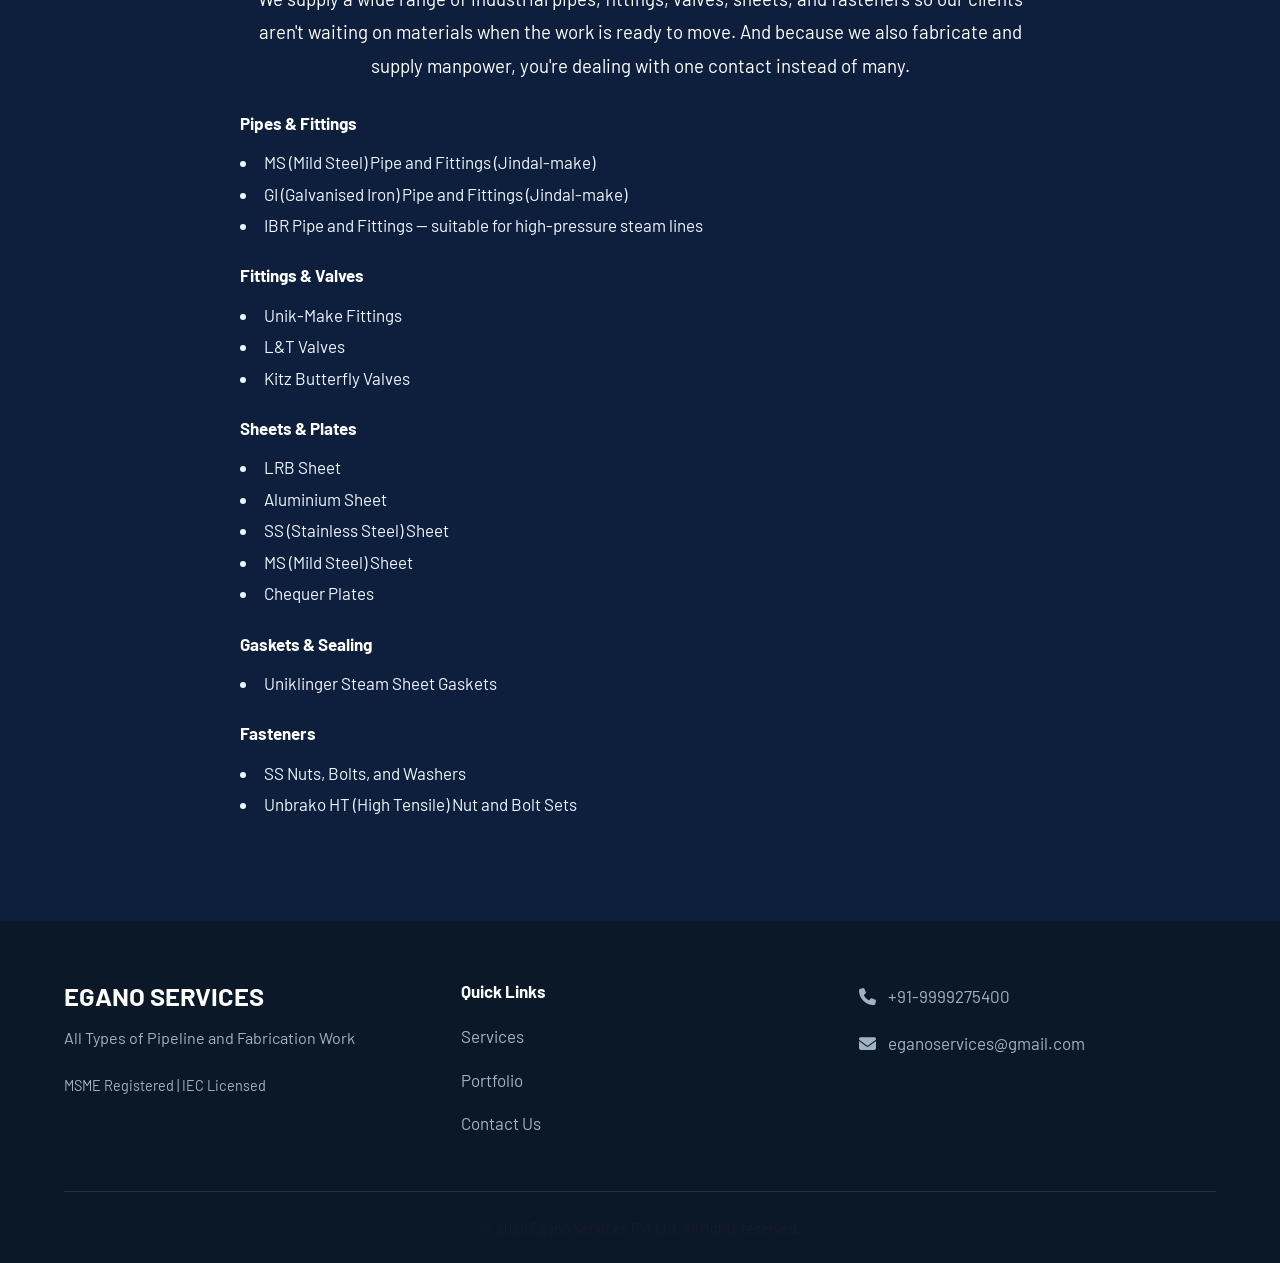
==== commit f23cae96: "Update Services and Projects content; convert client list to cards and add styles" ====
--- a/index.html
+++ b/index.html
@@ -32,7 +32,7 @@
         <div class="hero-overlay"></div>
         <div class="hero-content fade-up">
             <h1 class="heading-primary">Precision Fabrication. Reliable Manpower. Delivered Anywhere.</h1>
-            <p class="hero-subline">At Egano Services, we bring industrial expertise to every project — whether it's a complex fabrication scope on a plant floor in India or a workforce deployment thousands of kilometres away. With years of hands-on experience across diverse industries and international markets, we understand what it takes to deliver work that meets specification, on time, in any environment.</p>
+            <p class="hero-subline">We've spent years working on plant floors, project sites, and everything in between. From fabrication jobs in India to workforce deployments far from home, we know what industrial work actually demands and we show up ready for it. Tight timelines, exacting specs, unfamiliar environments: that's our normal.</p>
         </div>
     </header>
 
@@ -46,20 +46,75 @@
             </div>
             <div class="services-grid">
                 <div class="service-card" style="text-align: left;">
-                    <h4 style="margin-bottom: 10px; font-size: 1.1rem;"><i class="fa-solid fa-building" style="color: var(--accent-blue); margin-right: 8px;"></i> Structural Fabrication</h4>
-                    <p style="font-size: 0.95rem;">Custom mild steel (MS) and stainless steel (SS) structures designed and manufactured to project requirements.</p>
-                </div>
-                <div class="service-card" style="text-align: left;">
-                    <h4 style="margin-bottom: 10px; font-size: 1.1rem;"><i class="fa-solid fa-water" style="color: var(--accent-blue); margin-right: 8px;"></i> Piping Works</h4>
-                    <p style="font-size: 0.95rem;">Complete piping systems including IBR compliant piping for high-pressure and high-temperature industrial applications.</p>
-                </div>
-                <div class="service-card" style="text-align: left;">
-                    <h4 style="margin-bottom: 10px; font-size: 1.1rem;"><i class="fa-solid fa-wrench" style="color: var(--accent-blue); margin-right: 8px;"></i> Custom Steel Components</h4>
-                    <p style="font-size: 0.95rem;">Bespoke components fabricated to meet the specific operational needs of each client, from individual parts to full assemblies.</p>
-                </div>
-                <div class="service-card" style="text-align: left;">
-                    <h4 style="margin-bottom: 10px; font-size: 1.1rem;"><i class="fa-solid fa-cogs" style="color: var(--accent-blue); margin-right: 8px;"></i> Equipment Erection</h4>
-                    <p style="font-size: 0.95rem;">Installation and alignment of heavy industrial equipment including pressure vessels, heat exchangers, and rotating machinery.</p>
+                    <h3 style="margin-bottom: 20px;">Core Fabrication Services</h3>
+                    <div style="display: grid; gap: 16px;">
+                        <div>
+                            <h4>Structural Fabrication</h4>
+                            <p>MS and SS structures built to client drawings, from a single custom frame to a full plant structure.</p>
+                        </div>
+                        <div>
+                            <h4>Piping Works</h4>
+                            <p>Complete piping systems, including IBR-compliant lines for high-pressure and high-temperature applications.</p>
+                        </div>
+                        <div>
+                            <h4>Custom Steel Components</h4>
+                            <p>One-off parts or full assemblies, made to the operational requirements of the client's specific setup.</p>
+                        </div>
+                        <div>
+                            <h4>Boiler Erection</h4>
+                            <p>Full supply and erection of industrial boilers, including supporting structures and commissioning assistance.</p>
+                        </div>
+                        <div>
+                            <h4>Refractory Work</h4>
+                            <p>Lining installation and repair for furnaces, kilns, and boilers where heat retention and equipment life matter.</p>
+                        </div>
+                        <div>
+                            <h4>Technological Structure & Fabrication</h4>
+                            <p>Structural fabrication for process equipment, conveyor systems, and plant infrastructure, built to engineering drawings.</p>
+                        </div>
+                        <div>
+                            <h4>Hot and Cold Rolling Mill Fabrication</h4>
+                            <p>Components and structural assemblies for rolling mill setups, serving steel and metal processing clients.</p>
+                        </div>
+                    </div>
+                </div>
+                <div class="service-card" style="text-align: left;">
+                    <h3 style="margin-bottom: 20px;">Pipeline Fabrication & Erection</h3>
+                    <ul style="list-style: disc inside; margin: 0; padding: 0; display: grid; gap: 12px; font-size: 0.98rem; color: #eef6ff;">
+                        <li>Compressed air pipelines — LP and HP systems</li>
+                        <li>Chilled water pipeline fabrication and erection</li>
+                        <li>Cooling water pipeline fabrication and erection</li>
+                        <li>Steam and condensate pipeline fabrication</li>
+                        <li>DM, RO, soft water, and raw water pipeline systems</li>
+                        <li>Product and CIP (clean-in-place) pipeline fabrication</li>
+                        <li>Cable tray fabrication and installation</li>
+                        <li>Wet and dry process pipelines</li>
+                        <li>SSP plant pipelines — nitrogen, process air, product, cooling water, chilled water, instrument air, process nitrogen, and exhaust lines</li>
+                    </ul>
+                </div>
+                <div class="service-card" style="text-align: left;">
+                    <h3 style="margin-bottom: 20px;">Machinery Erection and Installation</h3>
+                    <ul style="list-style: disc inside; margin: 0; padding: 0; display: grid; gap: 12px; font-size: 0.98rem; color: #eef6ff;">
+                        <li>Wash line machines</li>
+                        <li>Bale breaker machines</li>
+                        <li>Label removal machines</li>
+                        <li>Bottle sorting machines</li>
+                        <li>Sink separator machines</li>
+                        <li>Sink float separation tanks</li>
+                        <li>Hot washing systems</li>
+                        <li>Granulators</li>
+                    </ul>
+                </div>
+                <div class="service-card" style="text-align: left;">
+                    <h3 style="margin-bottom: 20px;">Further Scope</h3>
+                    <ul style="list-style: disc inside; margin: 0; padding: 0; display: grid; gap: 12px; font-size: 0.98rem; color: #eef6ff;">
+                        <li>Bottle Core Arena plant — full equipment erection, alignment, levelling, grouting, anchoring, and commissioning</li>
+                        <li>Injection mould machines — erection and installation including process nitrogen, LP air, product, chilled water, and cooling water pipelines</li>
+                        <li>Full equipment erection, alignment, levelling, grouting and anchoring, mechanical installation, testing and commissioning</li>
+                        <li>Bottle Recycling Plant: complete installation of recycling plant machinery and process systems</li>
+                        <li>AHU (Air Handling Unit) Work: supply, installation, and commissioning of Air Handling Units for industrial and process facilities, including associated ductwork, supports, and site connections</li>
+                        <li>HDPE, OPVC & DI Pipeline Work: fabrication and laying of HDPE, OPVC, and DI pipelines for water supply, industrial utilities, and underground services, including civil coordination, jointing, pressure testing, and commissioning</li>
+                    </ul>
                 </div>
             </div>
             <p>Every fabrication job we undertake is approached with a focus on dimensional accuracy, material quality, and compliance with applicable standards. Our team brings the technical skill and field experience to handle complex scopes across industries including beverages, cement, petroleum, rubber, agro-processing, and construction materials.</p>
@@ -70,7 +125,7 @@
         <div class="container fade-up">
             <h2 class="heading-secondary text-navy">Manpower Supply</h2>
             <h3 style="margin-bottom: 20px; font-weight: 600; color: var(--accent-blue);">The Right People. Ready When You Need Them.</h3>
-            <p style="margin-bottom: 30px;">Industrial projects move on people. Our manpower supply service connects businesses with reliable, job-ready workers both skilled and unskilled across a wide range of industrial sectors.<br><br>We provide:</p>
+            <p style="margin-bottom: 30px;">Good projects don't stall because of paperwork or vague headcounts. We supply skilled and unskilled workers who are job-ready, properly mobilised and matched to what your site actually needs.</p>
             <div class="section-photo-banner">
                 <img src="photo-manpower.jpeg" alt="Skilled Industrial Workforce">
             </div>
@@ -78,31 +133,67 @@
             <div class="services-grid">
                 <div class="service-card" style="text-align: left;">
                     <h4 style="margin-bottom: 10px; font-size: 1.1rem;"><i class="fa-solid fa-helmet-safety" style="color: var(--accent-blue); margin-right: 8px;"></i> Skilled Tradespeople</h4>
-                    <p style="font-size: 0.95rem;">Welders, fitters, riggers, pipefitters, structural erectors, and other specialist tradespeople with verified field experience.</p>
+                    <p style="font-size: 0.95rem;">Welders, fitters, riggers, pipefitters, structural erectors — people with real site experience, not just certificates.</p>
                 </div>
                 <div class="service-card" style="text-align: left;">
                     <h4 style="margin-bottom: 10px; font-size: 1.1rem;"><i class="fa-solid fa-users" style="color: var(--accent-blue); margin-right: 8px;"></i> Semi-Skilled and General Labour</h4>
-                    <p style="font-size: 0.95rem;">Dependable workers for support roles, site operations, material handling, and general project tasks.</p>
+                    <p style="font-size: 0.95rem;">Reliable workers for support functions, material handling, and general site operations.</p>
                 </div>
                 <div class="service-card" style="text-align: left;">
                     <h4 style="margin-bottom: 10px; font-size: 1.1rem;"><i class="fa-regular fa-handshake" style="color: var(--accent-blue); margin-right: 8px;"></i> Flexible Engagement</h4>
-                    <p style="font-size: 0.95rem;">Whether your requirement is a short-term shutdown crew or a long-term project workforce, we structure our supply to match your timeline and budget.</p>
-                </div>
-                <div class="service-card" style="text-align: left;">
-                    <h4 style="margin-bottom: 10px; font-size: 1.1rem;"><i class="fa-solid fa-user-check" style="color: var(--accent-blue); margin-right: 8px;"></i> Workforce Compliance</h4>
-                    <p style="font-size: 0.95rem;">Teams mobilised with attention to regulatory, safety, and operational requirements for domestic and international projects.</p>
-                </div>
-            </div>
-            <p>Our manpower solutions have supported projects in India and internationally, giving us a clear understanding of how to mobilise teams efficiently and manage workforce requirements across different regulatory and operational environments.</p>
+                    <p style="font-size: 0.95rem;">Short-term shutdown crew or a long project workforce, we build the team around your timeline and budget, not the other way around.</p>
+                </div>
+            </div>
+            <p>We've mobilised teams for projects in India and across several international markets. That experience means we understand what it takes to get the right people to the right place without the usual back-and-forth.</p>
         </div>
     </section>
 
     <section class="section bg-dark text-white">
         <div class="container fade-up text-center" style="max-width: 800px;">
-            <h2 class="heading-secondary">Trading of Parts & Components</h2>
+            <h2 class="heading-secondary">Materials & Components Supply</h2>
             <h3 style="margin-bottom: 20px; font-weight: 500; color: var(--accent-blue);">Sourced Right. Delivered on Specification.</h3>
-            <p style="margin-bottom: 20px; font-size: 1.1rem; line-height: 1.8; color: #FFFFFF;">To complement our fabrication and manpower capabilities, Egano Services also trades industrial parts and components. We help clients source what they need — reliably and to specification — reducing procurement lead times and keeping projects moving.</p>
-            <p style="font-size: 1.1rem; line-height: 1.8; color: #A0B3C6;">This service is particularly valuable for clients who want a single point of contact across fabrication, workforce, and materials procurement.</p>
+            <p style="margin-bottom: 30px; font-size: 1.1rem; line-height: 1.8; color: #FFFFFF;">We supply a wide range of industrial pipes, fittings, valves, sheets, and fasteners so our clients aren't waiting on materials when the work is ready to move. And because we also fabricate and supply manpower, you're dealing with one contact instead of many.</p>
+            <div style="display: grid; gap: 24px; text-align: left;">
+                <div>
+                    <h4 style="margin-bottom: 14px;">Pipes & Fittings</h4>
+                    <ul style="list-style: disc inside; margin: 0; padding: 0; color: #eef6ff;">
+                        <li>MS (Mild Steel) Pipe and Fittings (Jindal-make)</li>
+                        <li>GI (Galvanised Iron) Pipe and Fittings (Jindal-make)</li>
+                        <li>IBR Pipe and Fittings — suitable for high-pressure steam lines</li>
+                    </ul>
+                </div>
+                <div>
+                    <h4 style="margin-bottom: 14px;">Fittings & Valves</h4>
+                    <ul style="list-style: disc inside; margin: 0; padding: 0; color: #eef6ff;">
+                        <li>Unik-Make Fittings</li>
+                        <li>L&T Valves</li>
+                        <li>Kitz Butterfly Valves</li>
+                    </ul>
+                </div>
+                <div>
+                    <h4 style="margin-bottom: 14px;">Sheets & Plates</h4>
+                    <ul style="list-style: disc inside; margin: 0; padding: 0; color: #eef6ff;">
+                        <li>LRB Sheet</li>
+                        <li>Aluminium Sheet</li>
+                        <li>SS (Stainless Steel) Sheet</li>
+                        <li>MS (Mild Steel) Sheet</li>
+                        <li>Chequer Plates</li>
+                    </ul>
+                </div>
+                <div>
+                    <h4 style="margin-bottom: 14px;">Gaskets & Sealing</h4>
+                    <ul style="list-style: disc inside; margin: 0; padding: 0; color: #eef6ff;">
+                        <li>Uniklinger Steam Sheet Gaskets</li>
+                    </ul>
+                </div>
+                <div>
+                    <h4 style="margin-bottom: 14px;">Fasteners</h4>
+                    <ul style="list-style: disc inside; margin: 0; padding: 0; color: #eef6ff;">
+                        <li>SS Nuts, Bolts, and Washers</li>
+                        <li>Unbrako HT (High Tensile) Nut and Bolt Sets</li>
+                    </ul>
+                </div>
+            </div>
         </div>
     </section>
 
--- a/styles.css
+++ b/styles.css
@@ -97,9 +97,16 @@
 }
 
 .heading-secondary {
+  font-family: 'Montserrat', sans-serif;
   font-size: 2.2rem;
   font-weight: 700;
-  margin-bottom: 20px;
+  color: #0D1F3C;
+  margin-bottom: 16px;
+  line-height: 1.2;
+}
+.heading-secondary.text-white,
+.text-white .heading-secondary {
+  color: #ffffff !important;
 }
 
 .text-white { color: var(--pure-white); }
@@ -414,54 +421,51 @@
   padding: 0;
   display: grid;
   grid-template-columns: 1fr;
-  gap: 0 24px;
+  gap: 24px;
 }
 @media (min-width: 700px) {
   .client-list-cards {
     grid-template-columns: 1fr 1fr;
   }
 }
-.client-list-card {
-  display: flex;
-  align-items: center;
-  gap: 16px;
-  padding: 20px 24px;
+.client-card {
+  border: 1px solid #E5E9F0;
+  border-left: 4px solid var(--accent-blue);
   border-radius: 8px;
-  margin-bottom: 16px;
   background: #ffffff;
-  border: 1px solid #e8eef4;
-  box-shadow: 0 2px 6px rgba(10,25,40,0.04);
-}
-.client-logo-placeholder {
-  width: 56px;
-  height: 56px;
-  min-width: 56px;
-  border-radius: 8px;
-  background: #f0f4f8;
-  border: 1px dashed #2A6496;
-  display: flex;
+  padding: 24px;
+  box-shadow: 0 1px 4px rgba(13, 31, 60, 0.06);
+  transition: transform 180ms ease, box-shadow 180ms ease, background-color 180ms ease;
+}
+.client-card:hover {
+  transform: translateY(-2px);
+  background: #F3F8FF;
+  box-shadow: 0 10px 22px rgba(13, 31, 60, 0.1);
+}
+.client-card__content {
+  display: flex;
+  flex-direction: column;
+  gap: 10px;
+}
+.client-name {
+  margin: 0;
+  font-weight: 700;
+  color: var(--primary-dark);
+  font-size: 1rem;
+  line-height: 1.4;
+}
+.client-sector-badge {
+  display: inline-flex;
   align-items: center;
   justify-content: center;
-  font-size: 0.65rem;
-  color: #2A6496;
+  padding: 4px 10px;
+  border-radius: 999px;
+  background: #EAF3FC;
+  color: var(--accent-blue);
+  font-size: 0.82rem;
   font-weight: 600;
+  letter-spacing: 0.6px;
   text-transform: uppercase;
-  letter-spacing: 0.5px;
-}
-.client-text {
-  display: flex;
-  flex-direction: column;
-  gap: 4px;
-}
-.client-name {
-  font-weight: 700;
-  color: #0D1F3C;
-  font-size: 1rem;
-}
-.client-sector {
-  font-size: 0.82rem;
-  color: #2A6496;
-  font-weight: 500;
 }
 
 .service-card {
@@ -901,7 +905,52 @@
     height: 220px;
   }
   .client-list-cards {
-    grid-template-columns: 1fr;
+    grid-template-columns: 1fr !important;
+    gap: 24px;
+  }
+  .project-photo-row {
+    grid-template-columns: 1fr !important;
+    gap: 16px;
+  }
+  .project-photo {
+    height: 220px !important;
+  }
+  .services-grid {
+    grid-template-columns: 1fr !important;
+    gap: 16px;
+  }
+  .contact-grid {
+    grid-template-columns: 1fr !important;
+  }
+  .footer-grid {
+    grid-template-columns: 1fr !important;
+    text-align: center;
+    gap: 32px;
+  }
+  .hero-section {
+    min-height: 85vh;
+    padding: 100px 20px 60px;
+  }
+  .hero-short {
+    padding: 100px 24px 60px !important;
+  }
+  .heading-primary {
+    font-size: 1.9rem !important;
+    line-height: 1.2;
+  }
+  .section {
+    padding: 60px 20px !important;
+  }
+  .btn {
+    display: block;
+    width: 100%;
+    text-align: center;
+    margin-bottom: 12px;
+  }
+  .hero-buttons {
+    flex-direction: column;
+    align-items: center;
+    gap: 12px;
   }
   .footer-grid {
     grid-template-columns: 1fr;
